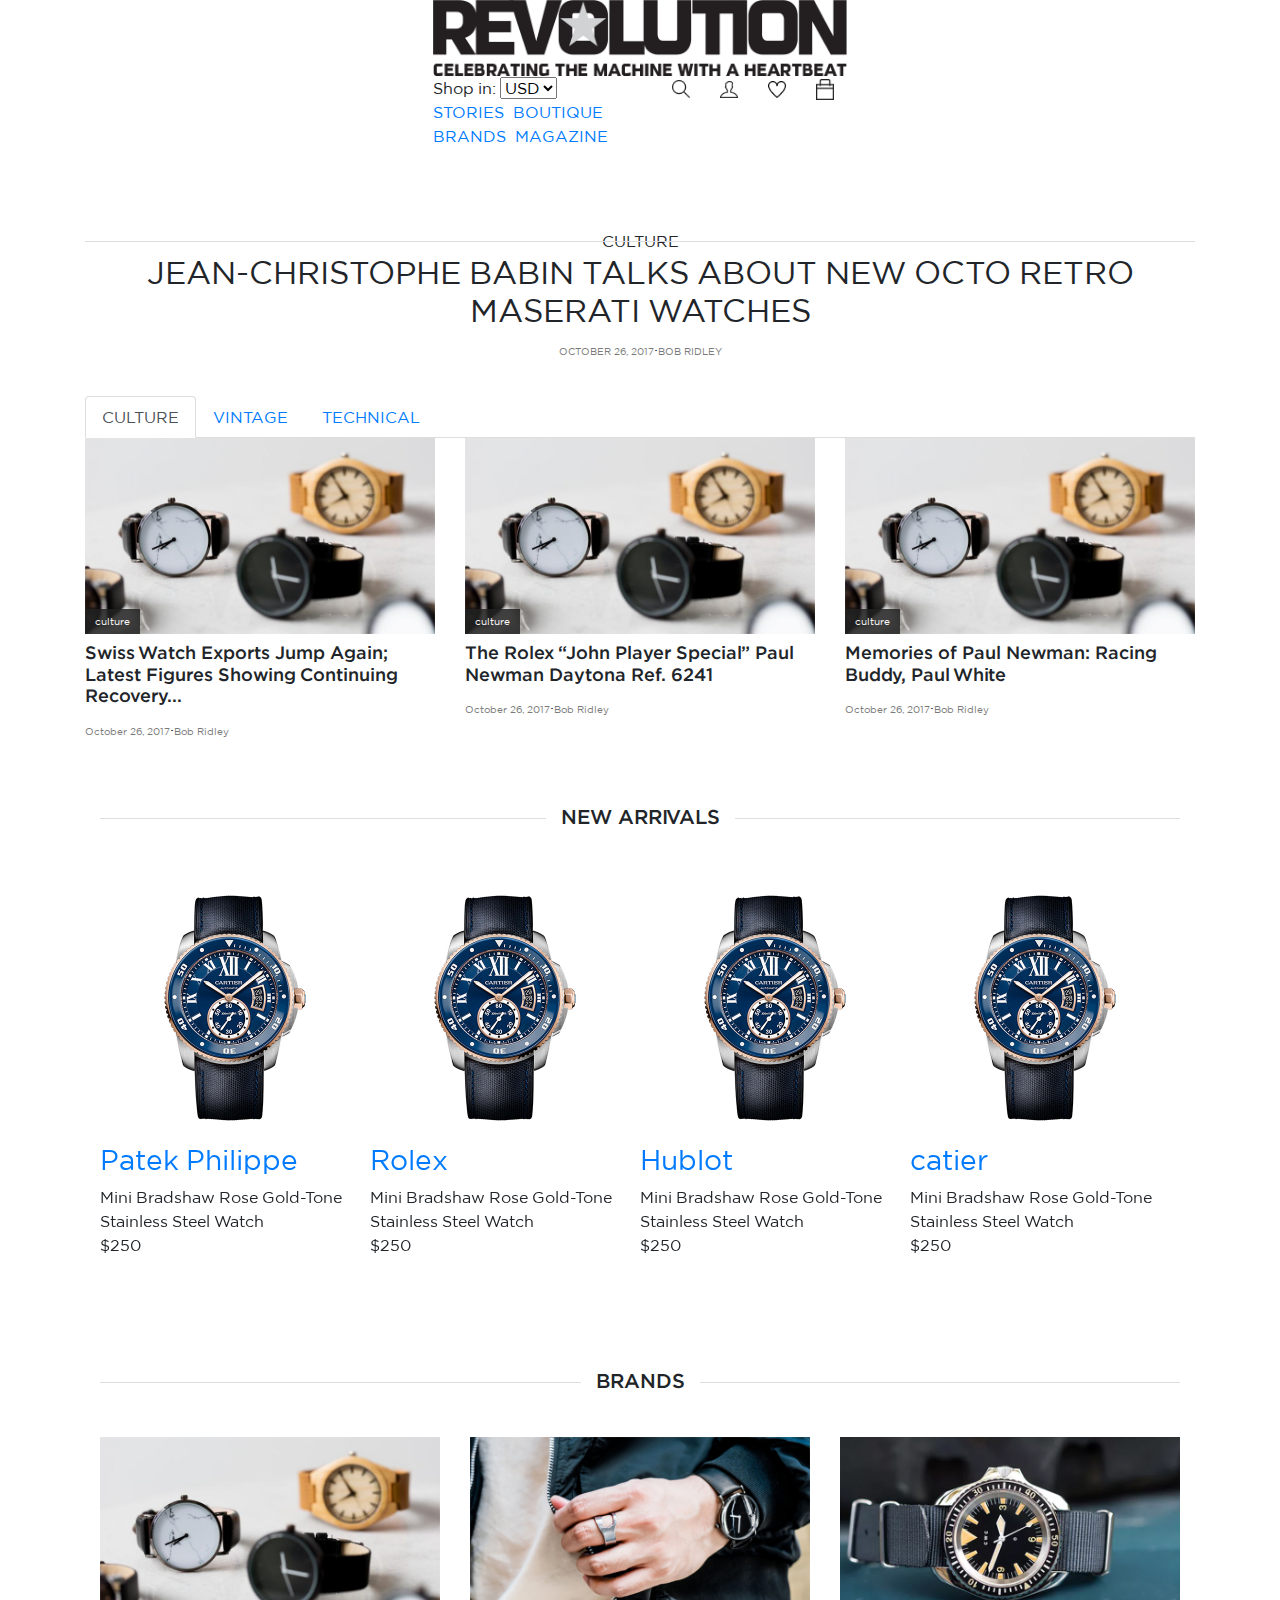
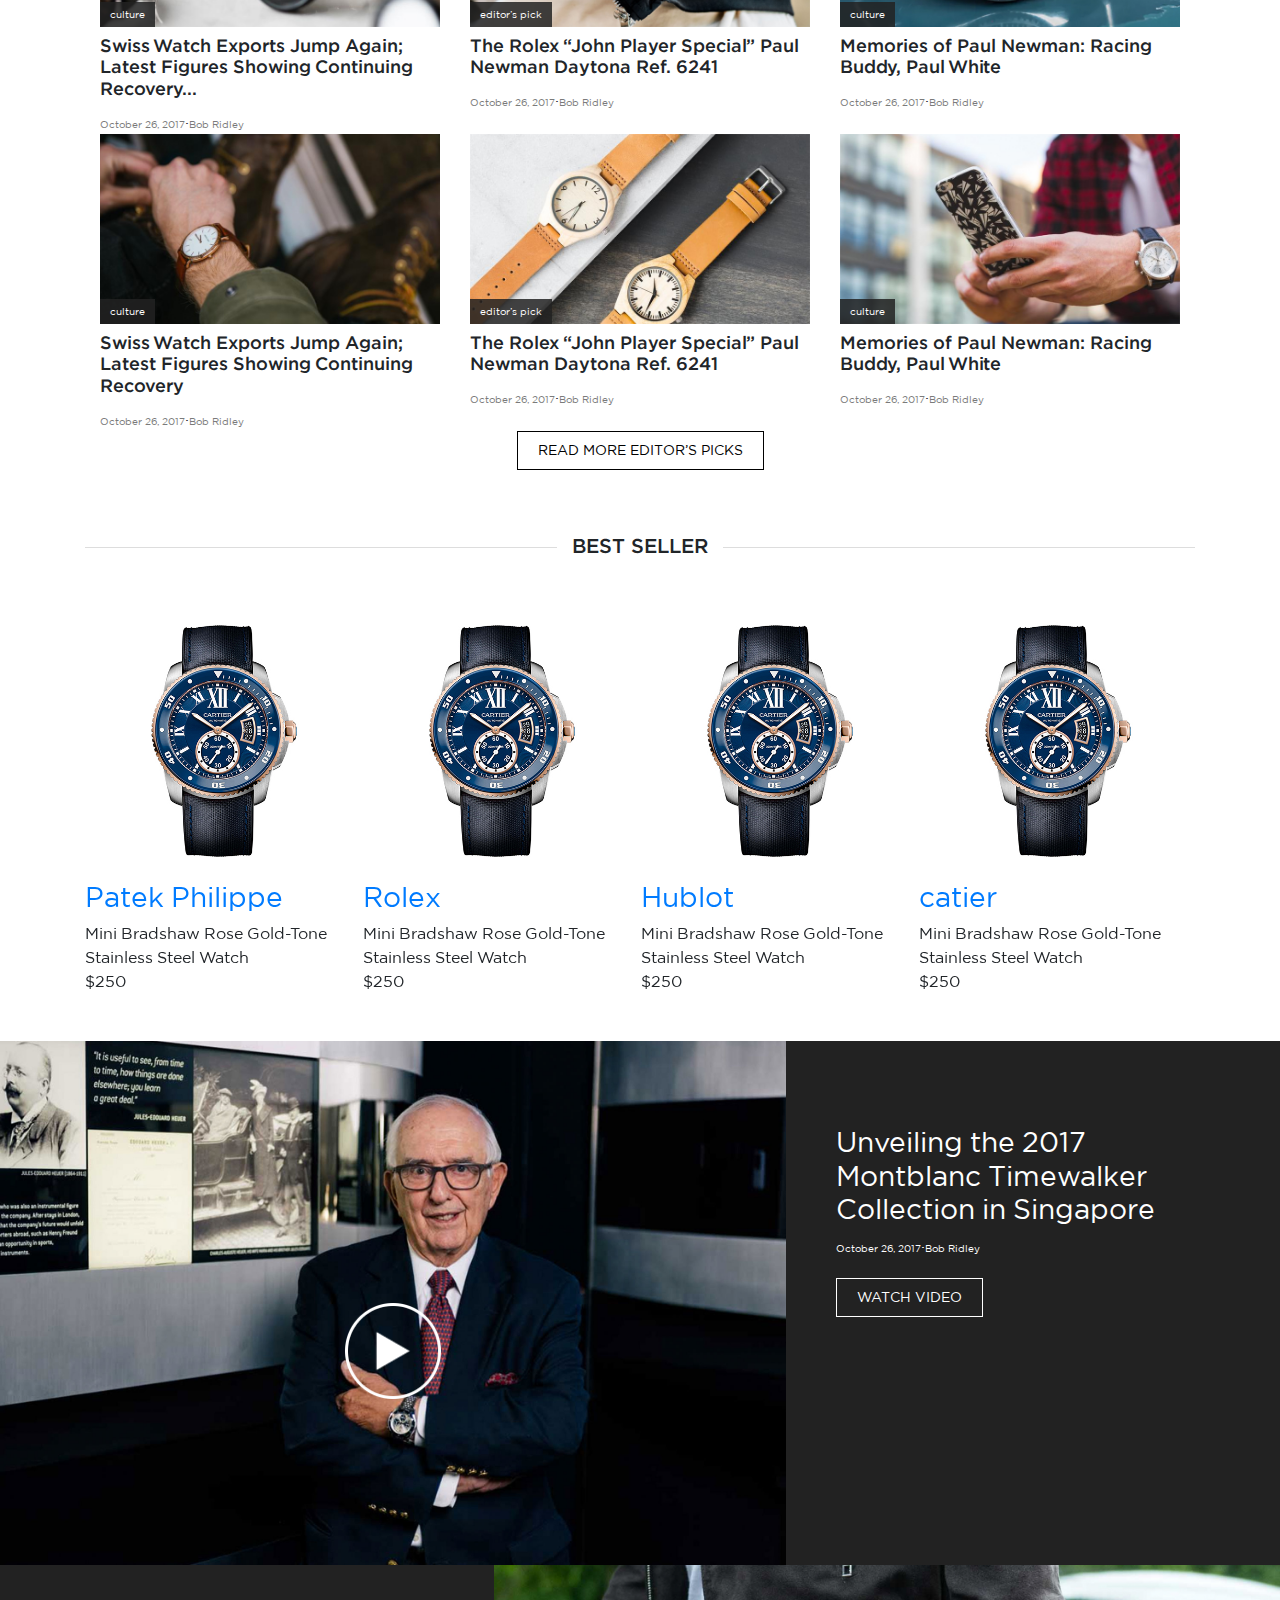
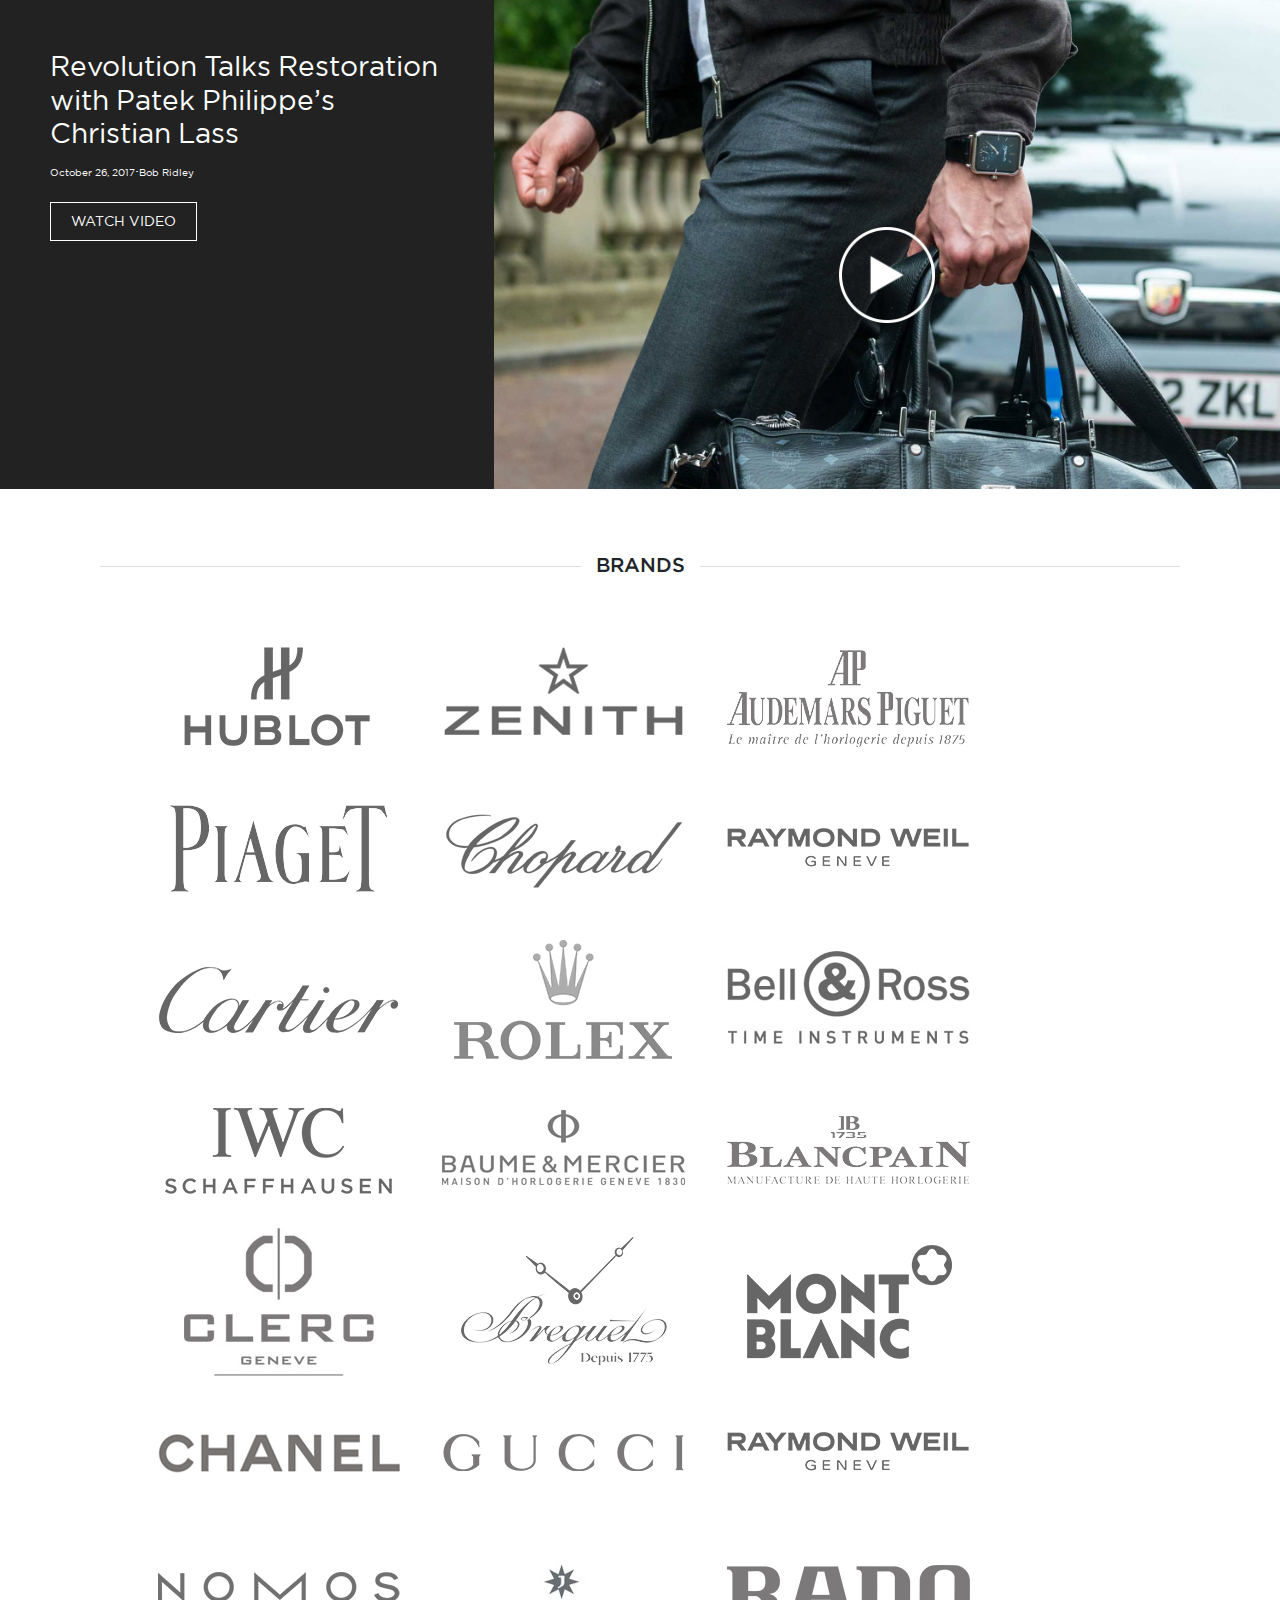
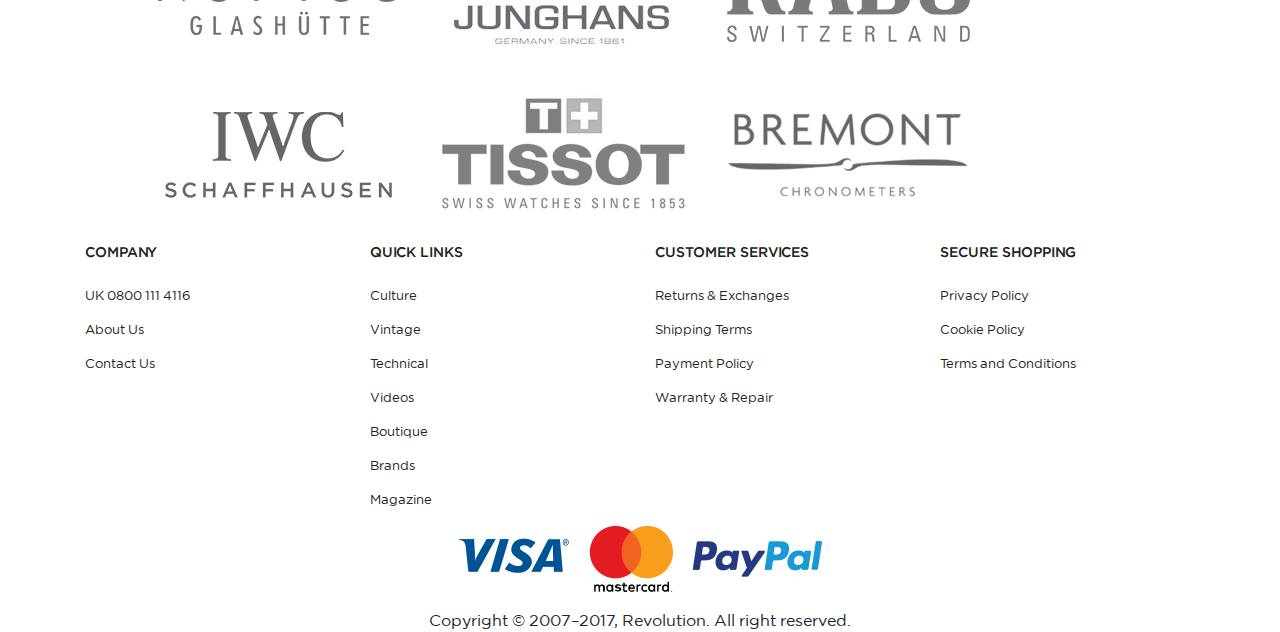
==== index.html @ 2001163b "Layout," ====
<!DOCTYPE html>
<html>
<head>
	<title></title>
	<!-- Title UTF-8 -->
	<meta charset="utf-8">
	<meta http-equiv="content-type" content="text/html;charset=UTF-8" />
	<!-- Required meta tags -->
	<meta name="viewport" content="width=device-width, initial-scale=1, shrink-to-fit=no">
	<!-- Always force latest IE rendering engine or request Chrome Frame -->
	<meta http-equiv="X-UA-Compatible" content="IE=edge,chrome=1">
	<link rel="icon" href="favicon.ico">

	<!-- CSS 
	=============================================================== -->
	<!-- slick.css -->
	<link rel="stylesheet" href="assets/slick/slick.css">
	<link rel="stylesheet" href="assets/slick/slick-theme.css">
	<link rel="stylesheet" href="css/bootstrap.css">
	<link rel="stylesheet" href="css/global.css">

	

</head>
<body>

	<!-- HEADER START -->
	<header>
		<div class="container-fluid">
			<div class="row">
				<div class="max-w-lager">
					<div class="col-12">
						<div class="logo-main">
							<a href=""><img src="images/logo.png" alt=""></a>
						</div>
						<div class="header-top">
							<div class="header-l">
								<div class="">
									Shop in: 
									<select>
										<option value="USD">USD</option>
										<option value="VN">VN</option>
									</select>
								</div>
							</div>
							<div class="header-r">
								<div>
									<ul class="list-inline">
										<li class="list-inline-item"><a href=""><img src="images/icon/menutop/search.png" alt=""></a></li>
										<li class="list-inline-item"><a href=""><img src="images/icon/menutop/user.png" alt=""></a></li>
										<li class="list-inline-item"><a href=""><img src="images/icon/menutop/heart.png" alt=""></a></li>
										<li class="list-inline-item"><a href=""><img src="images/icon/menutop/cart.png" alt=""></a></li>
									</ul>
								</div>
							</div>
						</div>
						<div class="menumain">
							<ul class="list-inline text-uppercase">
								<li class="list-inline-item"><a href="">Stories</a></li>
								<li class="list-inline-item"><a href="">boutique</a></li>
								<li class="list-inline-item"><a href="">brands</a></li>
								<li class="list-inline-item"><a href="">Magazine</a></li>
							</ul>
						</div>
					</div>
				</div>
			</div>
		</div>
	</header>
	<!-- HEADER STOP -->


	<!-- PRODUCT TABS START -->
	<div class="container">
		<div class="row">
			<div class="col-12">
				<div class="title-default-line text-uppercase text-center">
					<div class="sub">culture</div>
					<h2>
						Jean-Christophe Babin Talks About New Octo Retro Maserati Watches
					</h2>
					<div class="bottom">
						<span class="date">October 26, 2017</span>·<span class="author">Bob Ridley</span>
					</div>
				</div>
			</div>
			<div class="col-12">
				<ul class="nav nav-tabs" id="myTab" role="tablist">
					<li class="nav-item">
						<a class="nav-link active" id="culture-tab" data-toggle="tab" href="#culture" role="tab" aria-controls="culture" aria-selected="true">CULTURE</a>
					</li>
					<li class="nav-item">
						<a class="nav-link" id="vintage-tab" data-toggle="tab" href="#vintage" role="tab" aria-controls="vintage" aria-selected="false">VINTAGE</a>
					</li>
					<li class="nav-item">
						<a class="nav-link" id="technical-tab" data-toggle="tab" href="#technical" role="tab" aria-controls="technical" aria-selected="false">TECHNICAL</a>
					</li>
				</ul>
				<div class="tab-content" id="myTabContent">
					<div class="tab-pane fade show active" id="culture" role="tabpanel" aria-labelledby="culture-tab">
						<div class="row">
							<div class="col-md-4 col-sm-6">
								<div class="post-item">
									<div class="pic">
										<img src="images/post-small/1.jpg" alt="">
										<div class="caterogy"><a href="">culture</a></div>
									</div>
									<div class="title">
										<h3>Swiss Watch Exports Jump Again; Latest Figures Showing Continuing Recovery...</h3>
									</div>
									<div class="bottom">
										<span class="date">October 26, 2017</span>·<span class="author">Bob Ridley</span>
									</div>
								</div>
							</div>
							<div class="col-md-4 col-sm-6">
								<div class="post-item">
									<div class="pic">
										<img src="images/post-small/1.jpg" alt="">
										<div class="caterogy"><a href="">culture</a></div>
									</div>
									<div class="title">
										<h3>The Rolex “John Player Special” Paul Newman Daytona Ref. 6241</h3>
									</div>
									<div class="bottom">
										<span class="date">October 26, 2017</span>·<span class="author">Bob Ridley</span>
									</div>
								</div>
							</div>
							<div class="col-md-4 col-sm-6">
								<div class="post-item">
									<div class="pic">
										<img src="images/post-small/1.jpg" alt="">
										<div class="caterogy"><a href="">culture</a></div>
									</div>
									<div class="title">
										<h3>Memories of Paul Newman: Racing Buddy, Paul White</h3>
									</div>
									<div class="bottom">
										<span class="date">October 26, 2017</span>·<span class="author">Bob Ridley</span>
									</div>
								</div>
							</div>
						</div>
					</div>
					<div class="tab-pane fade" id="vintage" role="tabpanel" aria-labelledby="vintage-tab">...</div>
					<div class="tab-pane fade" id="technical" role="tabpanel" aria-labelledby="technical-tab">...</div>
				</div>
			</div>
		</div>
	</div>
	<!-- PRODUCT TABS STOP -->


	<!-- NEW ARRIVALS START  -->
	<div class="container max-w-small">
		<div class="row">
			<div class="col">
				<div class="title-default-line text-uppercase text-center">
					<h3>New Arrivals</h3>
				</div>
				<div class="product-slider-box">
					<div class="product-slick">
						<!-- 1 -->
						<div class="product-item">
							<div class="pic">
								<a href="">
									<img src="images/product-slider/1.jpg" alt="">
								</a>
							</div>
							<div class="title">
								<a href="">
									<h3>Patek Philippe</h3>
								</a>
							</div>
							<div class="desc">
								Mini Bradshaw Rose Gold-Tone Stainless Steel Watch
							</div>
							<div class="price">$250</div>
						</div>
						<!-- 2 -->
						<div class="product-item">
							<div class="pic">
								<a href="">
									<img src="images/product-slider/1.jpg" alt="">
								</a>
							</div>
							<div class="title">
								<a href="">
									<h3>Rolex</h3>
								</a>
							</div>
							<div class="desc">
								Mini Bradshaw Rose Gold-Tone Stainless Steel Watch
							</div>
							<div class="price">$250</div>
						</div>
						<!-- 3 -->
						<div class="product-item">
							<div class="pic">
								<a href="">
									<img src="images/product-slider/1.jpg" alt="">
								</a>
							</div>
							<div class="title">
								<a href="">
									<h3>Hublot</h3>
								</a>
							</div>
							<div class="desc">
								Mini Bradshaw Rose Gold-Tone Stainless Steel Watch
							</div>
							<div class="price">$250</div>
						</div>
						<!-- 4 -->
						<div class="product-item">
							<div class="pic">
								<a href="">
									<img src="images/product-slider/1.jpg" alt="">
								</a>
							</div>
							<div class="title">
								<a href="">
									<h3>catier</h3>
								</a>
							</div>
							<div class="desc">
								Mini Bradshaw Rose Gold-Tone Stainless Steel Watch
							</div>
							<div class="price">$250</div>
						</div>
						<!-- 2 -->
						<div class="product-item">
							<div class="pic">
								<a href="">
									<img src="images/product-slider/1.jpg" alt="">
								</a>
							</div>
							<div class="title">
								<a href="">
									<h3>Patek Philippe</h3>
								</a>
							</div>
							<div class="desc">
								Mini Bradshaw Rose Gold-Tone Stainless Steel Watch
							</div>
							<div class="price">$250</div>
						</div>
						<!-- 3 -->
						<div class="product-item">
							<div class="pic">
								<a href="">
									<img src="images/product-slider/1.jpg" alt="">
								</a>
							</div>
							<div class="title">
								<a href="">
									<h3>Rolex</h3>
								</a>
							</div>
							<div class="desc">
								Mini Bradshaw Rose Gold-Tone Stainless Steel Watch
							</div>
							<div class="price">$250</div>
						</div>
						<!-- 4 -->
						<div class="product-item">
							<div class="pic">
								<a href="">
									<img src="images/product-slider/1.jpg" alt="">
								</a>
							</div>
							<div class="title">
								<a href="">
									<h3>Hublot</h3>
								</a>
							</div>
							<div class="desc">
								Mini Bradshaw Rose Gold-Tone Stainless Steel Watch
							</div>
							<div class="price">$250</div>
						</div>
						<!-- 5 -->
						<div class="product-item">
							<div class="pic">
								<a href="">
									<img src="images/product-slider/1.jpg" alt="">
								</a>
							</div>
							<div class="title">
								<a href="">
									<h3>catier</h3>
								</a>
							</div>
							<div class="desc">
								Mini Bradshaw Rose Gold-Tone Stainless Steel Watch
							</div>
							<div class="price">$250</div>
						</div>
					</div>
					<div class="product-arrow">
						<div class="left">
							<img src="images/" alt="">
						</div>
						<div class="right">
							<img src="images/" alt="">
						</div>
					</div>
				</div>
			</div>
		</div>
	</div>
	<!-- NEW ARRIVALS STOP  -->

	<!-- POST START  -->
	<div class="container max-w-small">
		<div class="title-default-line text-uppercase text-center">
			<h3>brands</h3>
		</div>
		<div class="row">
			<!-- 1 -->
			<div class="col-md-4 col-sm-6">
				<div class="post-item">
					<div class="pic">
						<img src="images/post-small/1.jpg" alt="">
						<div class="caterogy">culture</div>
					</div>
					<div class="title">
						<h3>Swiss Watch Exports Jump Again; Latest Figures Showing Continuing Recovery...</h3>
					</div>
					<div class="bottom">
						<span class="date">October 26, 2017</span>·<span class="author">Bob Ridley</span>
					</div>
				</div>
			</div>
			<!-- 2 -->
			<div class="col-md-4 col-sm-6">
				<div class="post-item">
					<div class="pic">
						<img src="images/post-small/2.jpg" alt="">
						<div class="caterogy"><a href="">editor’s pick</a></div>
					</div>
					<div class="title">
						<h3>The Rolex “John Player Special” Paul Newman Daytona Ref. 6241</h3>
					</div>
					<div class="bottom">
						<span class="date">October 26, 2017</span>·<span class="author">Bob Ridley</span>
					</div>
				</div>
			</div>
			<!-- 3 -->
			<div class="col-md-4 col-sm-6">
				<div class="post-item">
					<div class="pic">
						<img src="images/post-small/3.jpg" alt="">
						<div class="caterogy">culture</div>
					</div>
					<div class="title">
						<h3>Memories of Paul Newman: Racing Buddy, Paul White</h3>
					</div>
					<div class="bottom">
						<span class="date">October 26, 2017</span>·<span class="author">Bob Ridley</span>
					</div>
				</div>
			</div>
			<!-- 4 -->
			<div class="col-md-4 col-sm-6">
				<div class="post-item">
					<div class="pic">
						<img src="images/post-small/4.jpg" alt="">
						<div class="caterogy">culture</div>
					</div>
					<div class="title">
						<h3>Swiss Watch Exports Jump Again; Latest Figures Showing Continuing Recovery</h3>
					</div>
					<div class="bottom">
						<span class="date">October 26, 2017</span>·<span class="author">Bob Ridley</span>
					</div>
				</div>
			</div>
			<!-- 5 -->
			<div class="col-md-4 col-sm-6">
				<div class="post-item">
					<div class="pic">
						<img src="images/post-small/5.jpg" alt="">
						<div class="caterogy">editor’s pick</div>
					</div>
					<div class="title">
						<h3>The Rolex “John Player Special” Paul Newman Daytona Ref. 6241</h3>
					</div>
					<div class="bottom">
						<span class="date">October 26, 2017</span>·<span class="author">Bob Ridley</span>
					</div>
				</div>
			</div>
			<!-- 6 -->
			<div class="col-md-4 col-sm-6">
				<div class="post-item">
					<div class="pic">
						<img src="images/post-small/6.jpg" alt="">
						<div class="caterogy">culture</div>
					</div>
					<div class="title">
						<h3>Memories of Paul Newman: Racing Buddy, Paul White</h3>
					</div>
					<div class="bottom">
						<span class="date">October 26, 2017</span>·<span class="author">Bob Ridley</span>
					</div>
				</div>
			</div>

			<div class="col-md-12 col-sm-12 text-center">
				<a href="" class="link-custom link-black">read more editor’s picks</a>
			</div>
		</div>	
	</div>
	<!-- POST STOP -->

	<!-- PRODUCT SLIDER START  -->
	<div class="container">
		<div class="row">
			<div class="col">
				<div class="title-default-line text-uppercase text-center">
					<h3>best seller</h3>
				</div>
				<div class="product-slider-box">
					<div class="product-slick">
						<!-- 1 -->
						<div class="product-item">
							<div class="pic">
								<a href="">
									<img src="images/product-slider/1.jpg" alt="">
								</a>
							</div>
							<div class="title">
								<a href="">
									<h3>Patek Philippe</h3>
								</a>
							</div>
							<div class="desc">
								Mini Bradshaw Rose Gold-Tone Stainless Steel Watch
							</div>
							<div class="price">$250</div>
						</div>
						<!-- 2 -->
						<div class="product-item">
							<div class="pic">
								<a href="">
									<img src="images/product-slider/1.jpg" alt="">
								</a>
							</div>
							<div class="title">
								<a href="">
									<h3>Rolex</h3>
								</a>
							</div>
							<div class="desc">
								Mini Bradshaw Rose Gold-Tone Stainless Steel Watch
							</div>
							<div class="price">$250</div>
						</div>
						<!-- 3 -->
						<div class="product-item">
							<div class="pic">
								<a href="">
									<img src="images/product-slider/1.jpg" alt="">
								</a>
							</div>
							<div class="title">
								<a href="">
									<h3>Hublot</h3>
								</a>
							</div>
							<div class="desc">
								Mini Bradshaw Rose Gold-Tone Stainless Steel Watch
							</div>
							<div class="price">$250</div>
						</div>
						<!-- 4 -->
						<div class="product-item">
							<div class="pic">
								<a href="">
									<img src="images/product-slider/1.jpg" alt="">
								</a>
							</div>
							<div class="title">
								<a href="">
									<h3>catier</h3>
								</a>
							</div>
							<div class="desc">
								Mini Bradshaw Rose Gold-Tone Stainless Steel Watch
							</div>
							<div class="price">$250</div>
						</div>
						<!-- 2 -->
						<div class="product-item">
							<div class="pic">
								<a href="">
									<img src="images/product-slider/1.jpg" alt="">
								</a>
							</div>
							<div class="title">
								<a href="">
									<h3>Patek Philippe</h3>
								</a>
							</div>
							<div class="desc">
								Mini Bradshaw Rose Gold-Tone Stainless Steel Watch
							</div>
							<div class="price">$250</div>
						</div>
						<!-- 3 -->
						<div class="product-item">
							<div class="pic">
								<a href="">
									<img src="images/product-slider/1.jpg" alt="">
								</a>
							</div>
							<div class="title">
								<a href="">
									<h3>Rolex</h3>
								</a>
							</div>
							<div class="desc">
								Mini Bradshaw Rose Gold-Tone Stainless Steel Watch
							</div>
							<div class="price">$250</div>
						</div>
						<!-- 4 -->
						<div class="product-item">
							<div class="pic">
								<a href="">
									<img src="images/product-slider/1.jpg" alt="">
								</a>
							</div>
							<div class="title">
								<a href="">
									<h3>Hublot</h3>
								</a>
							</div>
							<div class="desc">
								Mini Bradshaw Rose Gold-Tone Stainless Steel Watch
							</div>
							<div class="price">$250</div>
						</div>
						<!-- 5 -->
						<div class="product-item">
							<div class="pic">
								<a href="">
									<img src="images/product-slider/1.jpg" alt="">
								</a>
							</div>
							<div class="title">
								<a href="">
									<h3>catier</h3>
								</a>
							</div>
							<div class="desc">
								Mini Bradshaw Rose Gold-Tone Stainless Steel Watch
							</div>
							<div class="price">$250</div>
						</div>
					</div>
					<div class="product-arrow">
						<div class="left">
							<img src="images/" alt="">
						</div>
						<div class="right">
							<img src="images/" alt="">
						</div>
					</div>
				</div>
			</div>
		</div>
	</div>
	<!-- PRODUCT SLIDER STOP  -->

	<!-- POST MAIN START -->
	<div class="max-w-lager">
		<div class="post-video-list">
			<!-- 1 -->
			<div class="post-video">
				<div class="video">
					<div class="pic">
						<img src="images/post/main/1.jpg" alt="">
					</div>
					<div class="icon">
						<img src="images/icon/play.png" alt="">
					</div>
				</div>
				<div class="post">
					<div class="title">
						<h3>Unveiling the 2017 Montblanc Timewalker Collection in Singapore</h3>
					</div>
					<div class="bottom">
						<span class="date">October 26, 2017</span>·<span class="author">Bob Ridley</span>
					</div>
					<div class="link">
						<a href="" class="link-custom link-white">watch video</a>
					</div>
				</div>
			</div>
			<!-- 2 -->
			<div class="post-video">
				<div class="video">
					<div class="pic">
						<img src="images/post/main/2.jpg" alt="">
					</div>
					<div class="icon">
						<img src="images/icon/play.png" alt="">
					</div>
				</div>
				<div class="post">
					<div class="title">
						<h3>Revolution Talks Restoration with Patek Philippe’s Christian Lass</h3>
					</div>
					<div class="bottom">
						<span class="date">October 26, 2017</span>·<span class="author">Bob Ridley</span>
					</div>
					<div class="link">
						<a href="" class="link-custom link-white">watch video</a>
					</div>
				</div>
				
			</div>
		</div>
	</div>
	<!-- POST MAIN STOP -->

	<div class="gallery">
		
	</div>

	<!-- BRANDS START -->
	<div class="container max-w-small">
		<div class="row">
			<div class="col-12">
				<div class="title-default-line text-uppercase text-center">
					<h3>brands</h3>
				</div>
				<div class="">
					<ul>
						<li class="list-inline-item"><a href=""><img src="images/brands/1.png" alt=""></a></li>
						<li class="list-inline-item"><a href=""><img src="images/brands/2.png" alt=""></a></li>
						<li class="list-inline-item"><a href=""><img src="images/brands/3.png" alt=""></a></li>
						<li class="list-inline-item"><a href=""><img src="images/brands/4.png" alt=""></a></li>
						<li class="list-inline-item"><a href=""><img src="images/brands/5.png" alt=""></a></li>
						<li class="list-inline-item"><a href=""><img src="images/brands/6.png" alt=""></a></li>
						<li class="list-inline-item"><a href=""><img src="images/brands/7.png" alt=""></a></li>
						<li class="list-inline-item"><a href=""><img src="images/brands/8.png" alt=""></a></li>
						<li class="list-inline-item"><a href=""><img src="images/brands/9.png" alt=""></a></li>
						<li class="list-inline-item"><a href=""><img src="images/brands/10.png" alt=""></a></li>
						<li class="list-inline-item"><a href=""><img src="images/brands/11.png" alt=""></a></li>
						<li class="list-inline-item"><a href=""><img src="images/brands/12.png" alt=""></a></li>
						<li class="list-inline-item"><a href=""><img src="images/brands/13.png" alt=""></a></li>
						<li class="list-inline-item"><a href=""><img src="images/brands/14.png" alt=""></a></li>
						<li class="list-inline-item"><a href=""><img src="images/brands/15.png" alt=""></a></li>
						<li class="list-inline-item"><a href=""><img src="images/brands/16.png" alt=""></a></li>
						<li class="list-inline-item"><a href=""><img src="images/brands/17.png" alt=""></a></li>
						<li class="list-inline-item"><a href=""><img src="images/brands/18.png" alt=""></a></li>
						<li class="list-inline-item"><a href=""><img src="images/brands/19.png" alt=""></a></li>
						<li class="list-inline-item"><a href=""><img src="images/brands/20.png" alt=""></a></li>
						<li class="list-inline-item"><a href=""><img src="images/brands/21.png" alt=""></a></li>
						<li class="list-inline-item"><a href=""><img src="images/brands/22.png" alt=""></a></li>
						<li class="list-inline-item"><a href=""><img src="images/brands/23.png" alt=""></a></li>
						<li class="list-inline-item"><a href=""><img src="images/brands/24.png" alt=""></a></li>			
					</ul>
				</div>
			</div>
		</div>
	</div>
	<!-- BRANDS STOP -->


	<!-- FOOTER START -->
	<footer>
		<div class="container">
			<div class="row">
				<div class="col-3">
					<div class="footer-col">
						<div class="title text-uppercase">
							<h3>company</h3>
						</div>
						<div class="content">
							<ul class="list-unstyled">
								<li><a href="">UK 0800 111 4116</a></li>
								<li><a href="aboutus.html">About Us</a></li>
								<li><a href="contact.html">Contact Us</a></li>
							</ul>
						</div>
					</div>
				</div>
				<div class="col-3">
					<div class="footer-col">
						<div class="title text-uppercase">
							<h3>Quick Links</h3>
						</div>
						<div class="content">
							<ul class="list-unstyled">
								<li><a href="">Culture</a></li>
								<li><a href="">Vintage</a></li>
								<li><a href="">Technical</a></li>
								<li><a href="">Videos</a></li>
								<li><a href="">Boutique</a></li>
								<li><a href="">Brands</a></li>
								<li><a href="">Magazine</a></li>
							</ul>
						</div>
					</div>
				</div>
				<div class="col-3">
					<div class="footer-col">
						<div class="title text-uppercase">
							<h3>customer services</h3>
						</div>
						<div class="content">
							<ul class="list-unstyled">
								<li><a href="">Returns & Exchanges</a></li>
								<li><a href="">Shipping Terms</a></li>
								<li><a href="">Payment Policy</a></li>
								<li><a href="">Warranty & Repair</a></li>
							</ul>
						</div>
					</div>
				</div>
				<div class="col-3">
					<div class="footer-col">
						<div class="title text-uppercase">
							<h3>SECURE SHOPPING</h3>
						</div>
						<div class="content">
							<ul class="list-unstyled">
								<li><a href="">Privacy Policy</a></li>
								<li><a href="">Cookie Policy</a></li>
								<li><a href="">Terms and Conditions</a></li>
							</ul>
						</div>
					</div>
				</div>
			</div>
		</div>

		<div class="payment-icon text-center">
			<ul class="list-inline">
				<li class="list-inline-item"><a href=""><img src="images/payment/visa.png" alt=""></a></li>
				<li class="list-inline-item"><a href=""><img src="images/payment/mastercart.png" alt=""></a></li>
				<li class="list-inline-item"><a href=""><img src="images/payment/pay.png" alt=""></a></li>
			</ul>
		</div>
		<div class="copyright text-center">
			Copyright © 2007–2017, Revolution. All right reserved.
		</div>
	</footer>
	<!-- FOOTER STOP -->


	<!-- JS 
	=============================================================== -->
	<script src="js/jquery.min.js"></script>
	<!-- slick.min.js -->
	<script src="assets/slick/slick.min.js"></script>
	<script src="js/main.js"></script>
	<!-- Optional JavaScript -->
    <!-- jQuery first, then Popper.js, then Bootstrap JS -->
    <script src="https://code.jquery.com/jquery-3.2.1.slim.min.js" integrity="sha384-KJ3o2DKtIkvYIK3UENzmM7KCkRr/rE9/Qpg6aAZGJwFDMVNA/GpGFF93hXpG5KkN" crossorigin="anonymous"></script>
    <script src="https://cdnjs.cloudflare.com/ajax/libs/popper.js/1.12.3/umd/popper.min.js" integrity="sha384-vFJXuSJphROIrBnz7yo7oB41mKfc8JzQZiCq4NCceLEaO4IHwicKwpJf9c9IpFgh" crossorigin="anonymous"></script>
    <script src="https://maxcdn.bootstrapcdn.com/bootstrap/4.0.0-beta.2/js/bootstrap.min.js" integrity="sha384-alpBpkh1PFOepccYVYDB4do5UnbKysX5WZXm3XxPqe5iKTfUKjNkCk9SaVuEZflJ" crossorigin="anonymous"></script>
  
</body>
</html>
---- css/global.css ----
/*---------------------------------------------------------
DEFAULT*/
/* @font-face {
  font-family: 'iCielGotham-Thin';
  src: url('../fonts/iCielGotham-Thin/iCielGotham-Thin.eot?#iefix') format('embedded-opentype'),  url('../fonts/iCielGotham-Thin/iCielGotham-Thin.otf')  format('opentype'),
	     url('../fonts/iCielGotham-Thin/iCielGotham-Thin.woff') format('woff'), url('../fonts/iCielGotham-Thin/iCielGotham-Thin.ttf')  format('truetype'), url('../fonts/iCielGotham-Thin/iCielGotham-Thin.svg#iCielGotham-Thin') format('svg');
  font-weight: normal;
  font-style: normal;
} */
@font-face {
  font-family: 'VNF-Gotham';
  src: url('../fonts/VNF-Gotham/VNF-Gotham.eot?#iefix') format('embedded-opentype'),  url('../fonts/VNF-Gotham/VNF-Gotham.otf')  format('opentype'),
	     url('../fonts/VNF-Gotham/VNF-Gotham.woff') format('woff'), url('../fonts/VNF-Gotham/VNF-Gotham.ttf')  format('truetype'), url('../fonts/VNF-Gotham/VNF-Gotham.svg#VNF-Gotham') format('svg');
  font-weight: normal;
  font-style: normal;
}
@font-face {
  font-family: 'VNF-Gotham';
  src: url('../fonts/iCielGotham-Medium/iCielGotham-Medium.eot?#iefix') format('embedded-opentype'),  url('../fonts/iCielGotham-Medium/iCielGotham-Medium.otf')  format('opentype'),
	     url('../fonts/iCielGotham-Medium/iCielGotham-Medium.woff') format('woff'), url('../fonts/iCielGotham-Medium/iCielGotham-Medium.ttf')  format('truetype'), url('../fonts/iCielGotham-Medium/iCielGotham-Medium.svg#iCielGotham-Medium') format('svg');
  font-weight: bold;
  font-style: normal;
}

body{
	font-family: 'VNF-Gotham';
}

button, a, img, i, span,li{
  -webkit-transition: all 0.5s ease-out;
  -moz-transition: all 0.5s ease-out;
  -ms-transition: all 0.5s ease-out;
  -o-transition: all 0.5s ease-out;
  transition: all 0.5s ease-out;
}
img{max-width: 100%;}
.max-w-small{max-width: 1110px;margin-left: auto;margin-right: auto;}
.max-w-lager{max-width: 1366px;margin-left: auto;margin-right: auto;}

a.link-custom{
  padding: 8px 20px;
  display: inline-block;
  text-decoration: none;
  font-size: 14px;text-align: center;
  text-transform: uppercase;
}
a.link-black{
  border: 1px solid #000;
  color: #000;
}
a.link-black:hover{
  background: #000;color: #fff;
}
a.link-white{
  border: 1px solid #fff;
  color: #fff;
}
a.link-white:hover{
  background: #fff;color: #000;
}
.title-default-line{
  position: relative;margin-top: 65px;margin-bottom: 35px;
}
.title-default-line:before{
  position: absolute;height: 1px;width: 100%;
  background: #dddddd;content: "";
  left: 0;
  top: 12px;
}
.title-default-line h3 {
  font-size: 20px;
  font-weight: bold;
  display: inline-block;
  background: #fff;
  position: relative;
  z-index: 1;
  padding: 0 15px;
}
/*---------------------------------------------------------
HEADER*/
.header-top{position: relative;}
.header-top .header-l{display: inline-block}
.header-top .header-r{display: inline-block;float: right;}

.logo-main{max-width: 414px;}
.logo-main img{display: block;margin-left:auto;margin-right:auto;max-width: 100%;}

.header-top .header-r .list-inline li{margin-left: 13px;margin-right: 13px;}
.header-top .header-r .list-inline li a img{
  width: 18px;
}

/*---------------------------------------------------------
DEFAULT*/
.post-item{position: relative;}
.post-item .pic{position: relative;margin-bottom: 10px;}
.post-item .pic img{max-width: 100%;}
.post-item .pic .caterogy{
  background: rgba(34, 34, 34, 0.85);
  color: #fff;
  padding: 5px 10px;font-size: 10px;
  display: inline-block;
  position: absolute;
  bottom: 0;
  left: 0;
}
.post-item .pic .caterogy a{color: #fff;}
.post-item .title h3{
  font-size: 18px;
  font-weight: bold;
}
.post-item .bottom{}
.post-item .bottom span{}
.date, .author{color: #7a7a7a;font-size: 10px;}

/*---------------------------------------------------------
DEFAULT*/
.product-slider-box{position: relative;}

/*---------------------------------------------------------
POST VIDEO*/

.post-video{
  padding-right: 494px;
  background: #222222;
  position: relative;
}
.post-video .post{
  position: absolute;
  right: 0;
  top: 0;
  max-width: 494px;
  color: #fff;
  padding: 84px 50px 10px;
}
.post-video .icon{
  position: absolute;
  left: 0;
  right: 0;
  top: 50%;
  text-align: center;
}
.post-video .icon img{height: 96px;}
.post-video .video{
  position: relative;
}
.post-video .bottom{ margin-bottom: 20px;}
.post-video .date, .post-video .author{
  color: #fff;
}
.post-video-list .post-video:nth-child(even){
  padding-left: 494px;
  padding-right: 0;
}
.post-video-list .post-video:nth-child(even) .post{
  right: auto;left: 0;
}

/*---------------------------------------------------------
FOOTER*/
.footer-col .title{margin-bottom: 20px;}
.footer-col .title h3{font-size: 14px;color: #222;font-weight: bold;}
.footer-col .content ul>li{margin-bottom: 10px;margin-left: 0;}
.footer-col .content ul>li>a{color: #222;font-size: 13px;}
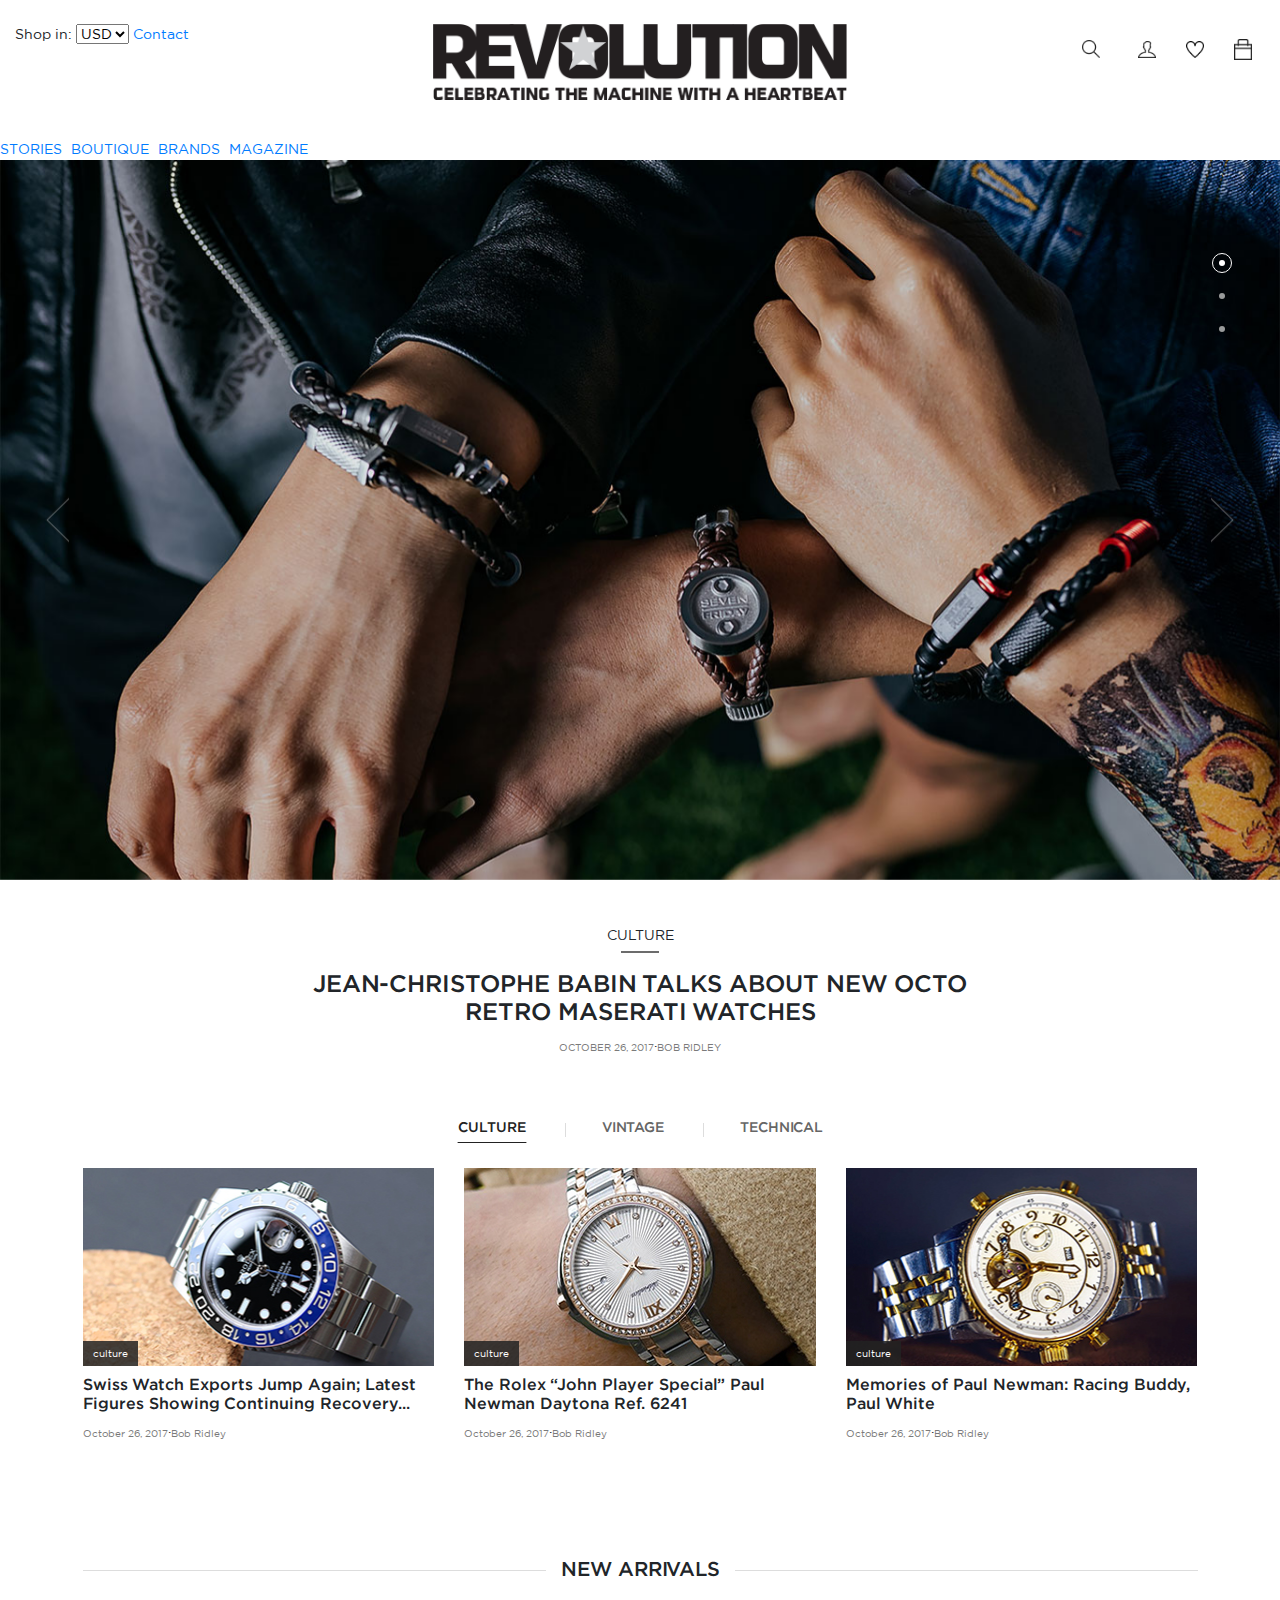
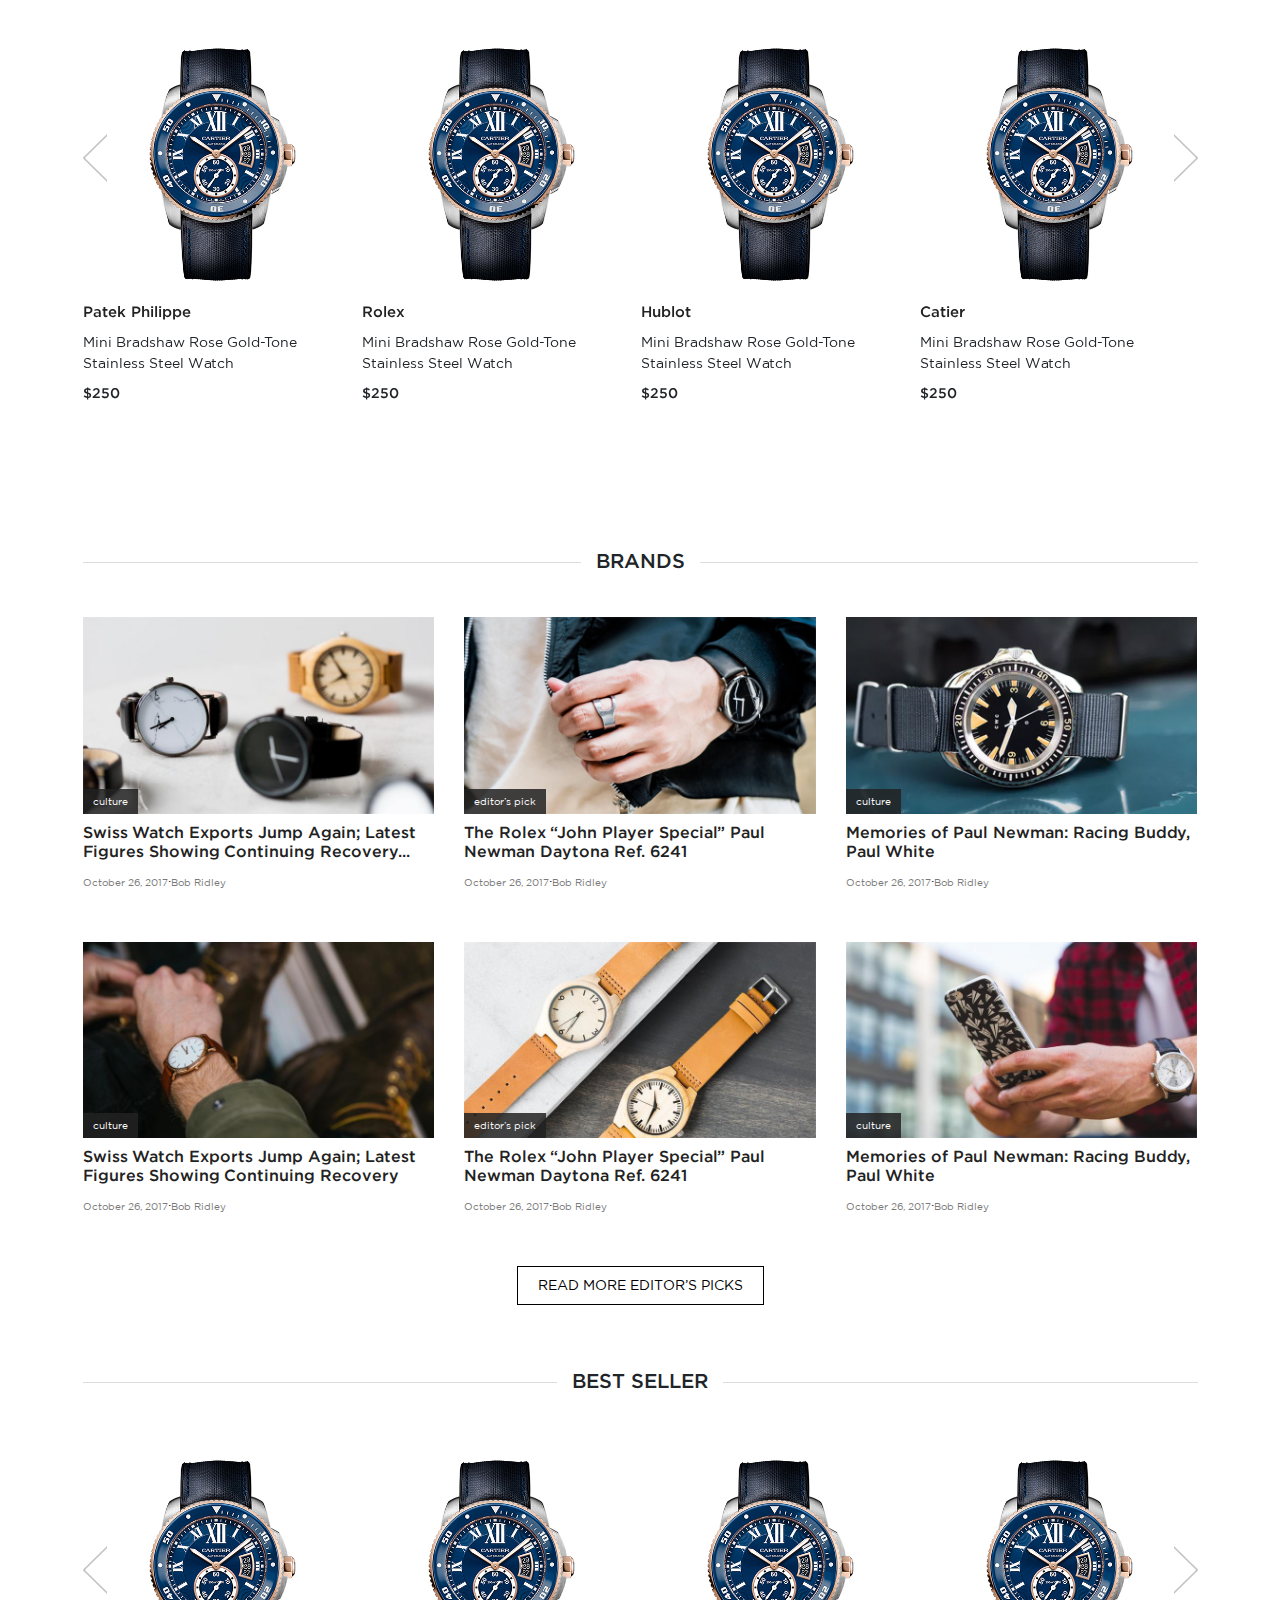
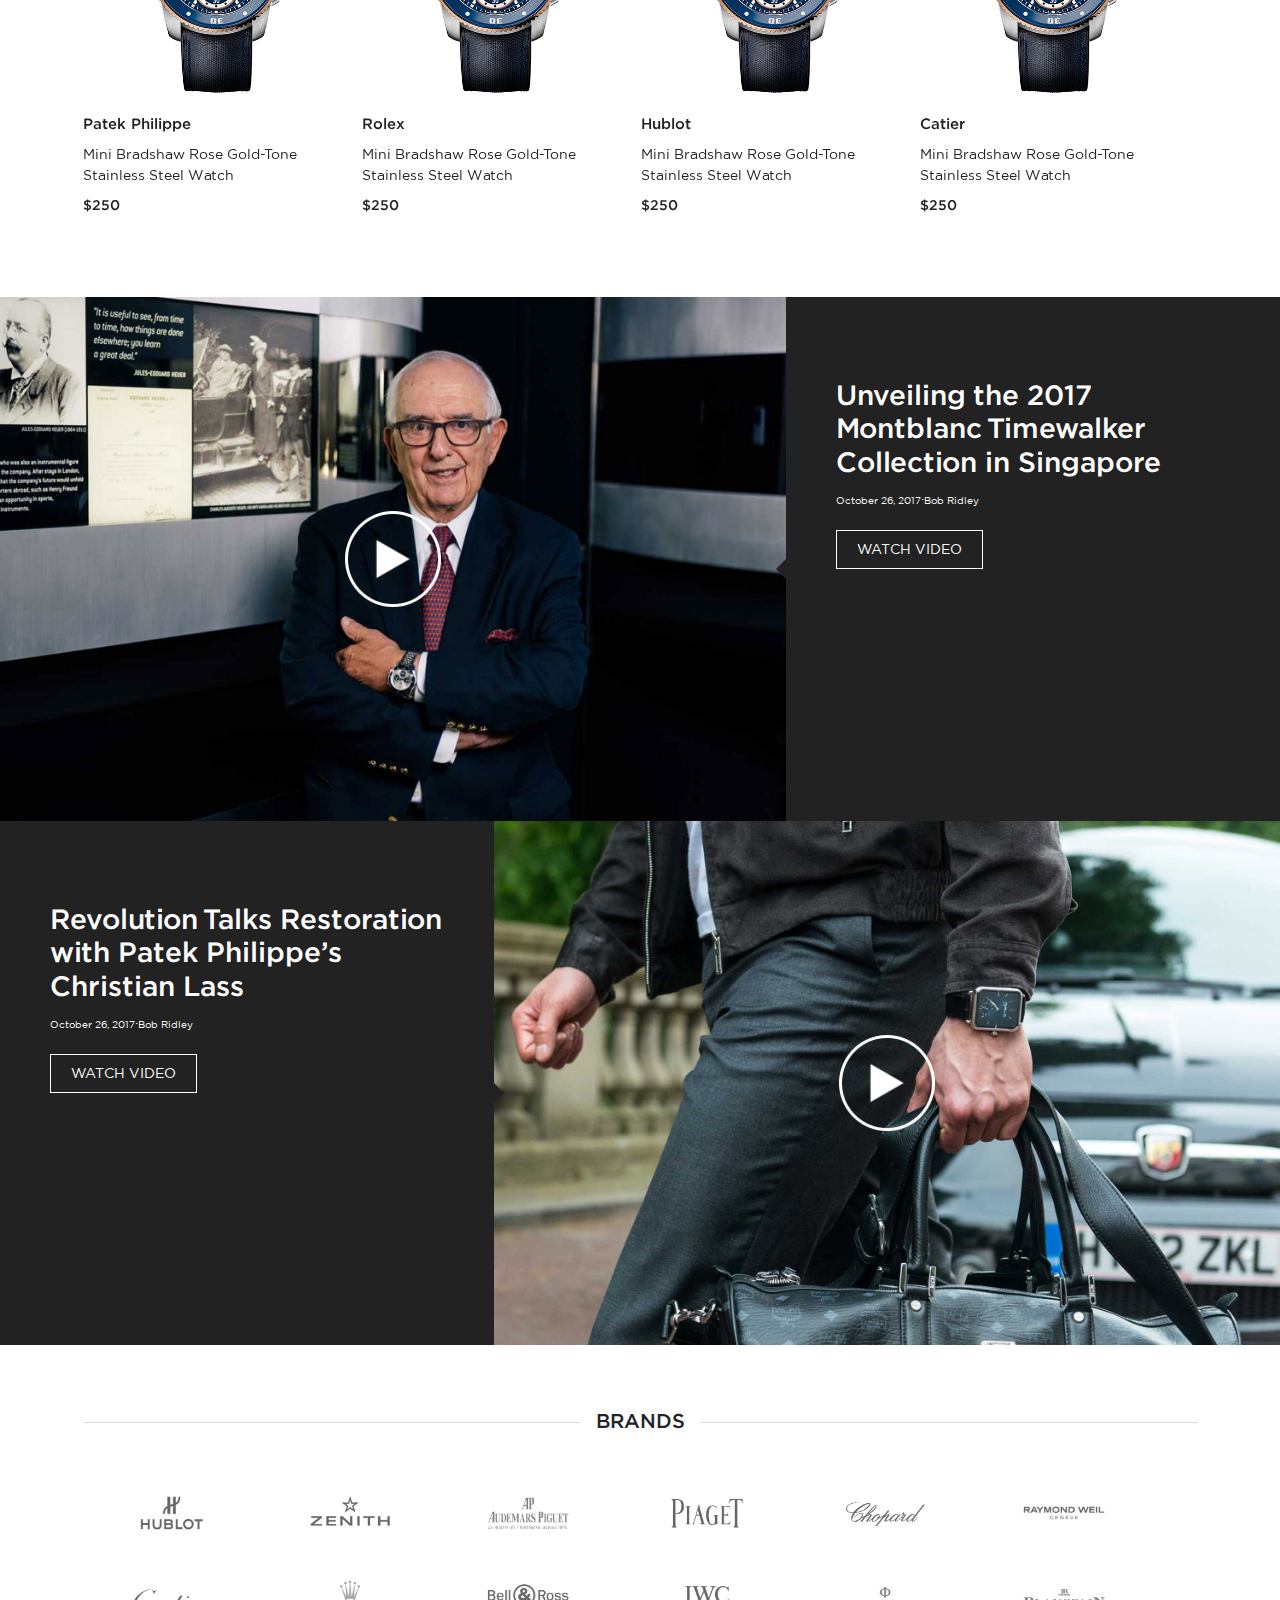
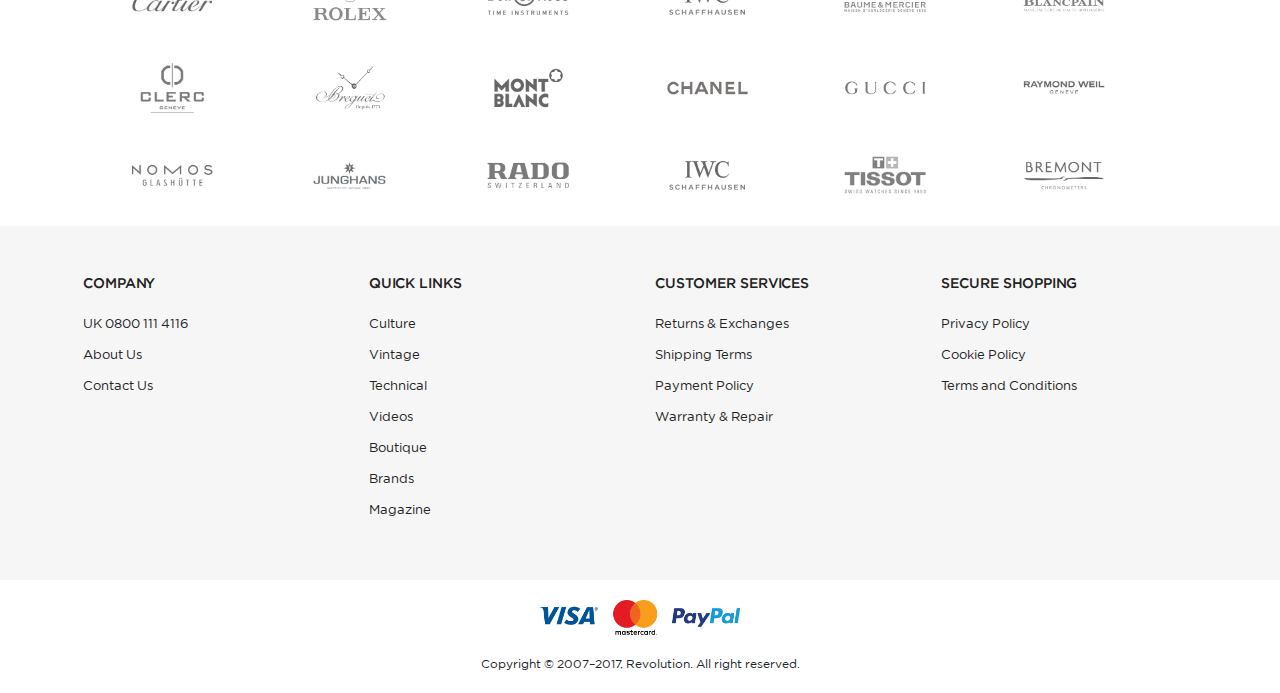
==== commit 222428ed: "header, slider" ====
--- a/index.html
+++ b/index.html
@@ -13,6 +13,12 @@
 
 	<!-- CSS 
 	=============================================================== -->
+	<!-- Font Awesome 4.7.0  -->
+    <link rel="stylesheet" href="css/font-awesome.min.css">
+    
+	<!-- fancybox -->
+    <link rel="stylesheet" href="assets/fancybox/jquery.fancybox.min.css">
+    
 	<!-- slick.css -->
 	<link rel="stylesheet" href="assets/slick/slick.css">
 	<link rel="stylesheet" href="assets/slick/slick-theme.css">
@@ -26,27 +32,40 @@
 
 	<!-- HEADER START -->
 	<header>
-		<div class="container-fluid">
+		<div class="container max-w-lager">
 			<div class="row">
-				<div class="max-w-lager">
-					<div class="col-12">
+				<div class="col-lg-12">
+					<div class="header-defautl">
 						<div class="logo-main">
 							<a href=""><img src="images/logo.png" alt=""></a>
 						</div>
 						<div class="header-top">
 							<div class="header-l">
-								<div class="">
+								<div style="display: inline-block;">
 									Shop in: 
 									<select>
 										<option value="USD">USD</option>
 										<option value="VN">VN</option>
 									</select>
 								</div>
+								<div style="display: inline-block;">
+									<a href="">Contact</a>
+								</div>
 							</div>
 							<div class="header-r">
 								<div>
 									<ul class="list-inline">
-										<li class="list-inline-item"><a href=""><img src="images/icon/menutop/search.png" alt=""></a></li>
+										<li class="list-inline-item main-search">
+											<!-- <a href=""><img src="images/icon/menutop/search.png" alt=""></a> -->
+											<div class="header_search_toggle desktop-view">
+												<form>
+													<div class="search-box">
+													<input class="input-text" type="text" placeholder="Search entire store here...">
+													<button class="search-btn"></button>
+													</div>
+												</form>
+											</div>
+										</li>
 										<li class="list-inline-item"><a href=""><img src="images/icon/menutop/user.png" alt=""></a></li>
 										<li class="list-inline-item"><a href=""><img src="images/icon/menutop/heart.png" alt=""></a></li>
 										<li class="list-inline-item"><a href=""><img src="images/icon/menutop/cart.png" alt=""></a></li>
@@ -54,30 +73,48 @@
 								</div>
 							</div>
 						</div>
-						<div class="menumain">
-							<ul class="list-inline text-uppercase">
-								<li class="list-inline-item"><a href="">Stories</a></li>
-								<li class="list-inline-item"><a href="">boutique</a></li>
-								<li class="list-inline-item"><a href="">brands</a></li>
-								<li class="list-inline-item"><a href="">Magazine</a></li>
-							</ul>
-						</div>
-					</div>
+					</div>
+				</div>
+				<div class="menumain">
+					<ul class="list-inline text-uppercase">
+						<li class="list-inline-item"><a href="">Stories</a></li>
+						<li class="list-inline-item"><a href="">boutique</a></li>
+						<li class="list-inline-item"><a href="">brands</a></li>
+						<li class="list-inline-item"><a href="">Magazine</a></li>
+					</ul>
 				</div>
 			</div>
 		</div>
 	</header>
 	<!-- HEADER STOP -->
 
+	<!-- SLIDER MAIN START -->
+	<div class="slider-box">
+		<div class="sldiermain">
+			<a href=""><img src="images/slidermain/1.jpg" alt=""></a>
+			<a href=""><img src="images/slidermain/2.jpg" alt=""></a>
+			<a href=""><img src="images/slidermain/3.jpg" alt=""></a>
+		</div>
+		<div class="arrow sldierarrow">
+			<div class="left">
+				<img src="images/icon/arrow-left.png" alt="">
+			</div>
+			<div class="right">
+				<img src="images/icon/arrow-right.png" alt="">
+			</div>
+		</div>
+	</div>
+	<!-- SLIDER MAIN STOP -->
+
 
 	<!-- PRODUCT TABS START -->
-	<div class="container">
+	<div class="container max-w-small">
 		<div class="row">
 			<div class="col-12">
-				<div class="title-default-line text-uppercase text-center">
+				<div class="title-default text-uppercase text-center">
 					<div class="sub">culture</div>
 					<h2>
-						Jean-Christophe Babin Talks About New Octo Retro Maserati Watches
+						Jean-Christophe Babin Talks About New Octo <br> Retro Maserati Watches
 					</h2>
 					<div class="bottom">
 						<span class="date">October 26, 2017</span>·<span class="author">Bob Ridley</span>
@@ -85,71 +122,78 @@
 				</div>
 			</div>
 			<div class="col-12">
-				<ul class="nav nav-tabs" id="myTab" role="tablist">
-					<li class="nav-item">
-						<a class="nav-link active" id="culture-tab" data-toggle="tab" href="#culture" role="tab" aria-controls="culture" aria-selected="true">CULTURE</a>
-					</li>
-					<li class="nav-item">
-						<a class="nav-link" id="vintage-tab" data-toggle="tab" href="#vintage" role="tab" aria-controls="vintage" aria-selected="false">VINTAGE</a>
-					</li>
-					<li class="nav-item">
-						<a class="nav-link" id="technical-tab" data-toggle="tab" href="#technical" role="tab" aria-controls="technical" aria-selected="false">TECHNICAL</a>
-					</li>
-				</ul>
-				<div class="tab-content" id="myTabContent">
-					<div class="tab-pane fade show active" id="culture" role="tabpanel" aria-labelledby="culture-tab">
-						<div class="row">
-							<div class="col-md-4 col-sm-6">
-								<div class="post-item">
-									<div class="pic">
-										<img src="images/post-small/1.jpg" alt="">
-										<div class="caterogy"><a href="">culture</a></div>
-									</div>
-									<div class="title">
-										<h3>Swiss Watch Exports Jump Again; Latest Figures Showing Continuing Recovery...</h3>
-									</div>
-									<div class="bottom">
-										<span class="date">October 26, 2017</span>·<span class="author">Bob Ridley</span>
+				<div class="tabs-subtom">
+					<ul class="nav nav-tabs" id="myTab" role="tablist">
+						<li class="nav-item">
+							<a class="nav-link active" id="culture-tab" data-toggle="tab" href="#culture" role="tab" aria-controls="culture" aria-selected="true">CULTURE</a>
+						</li>
+						<li class="nav-item">
+							<a class="nav-link" id="vintage-tab" data-toggle="tab" href="#vintage" role="tab" aria-controls="vintage" aria-selected="false">VINTAGE</a>
+						</li>
+						<li class="nav-item">
+							<a class="nav-link" id="technical-tab" data-toggle="tab" href="#technical" role="tab" aria-controls="technical" aria-selected="false">TECHNICAL</a>
+						</li>
+					</ul>
+					<div class="tab-content" id="myTabContent">
+						<div class="tab-pane fade show active" id="culture" role="tabpanel" aria-labelledby="culture-tab">
+							<div class="row">
+								<div class="col-md-4 col-sm-6">
+									<div class="post-item">
+										<div class="pic">
+											<img src="images/tabs/1.jpg" alt="">
+											<div class="caterogy"><a href="">culture</a></div>
+											<div class="overly-btn"><a href="#" class="link-custom link-black">Read more</a></div>
+										</div>
+										<div class="title">
+											<h3>Swiss Watch Exports Jump Again; Latest Figures Showing Continuing Recovery...</h3>
+										</div>
+										<div class="bottom">
+											<span class="date">October 26, 2017</span>·<span class="author">Bob Ridley</span>
+										</div>
 									</div>
 								</div>
-							</div>
-							<div class="col-md-4 col-sm-6">
-								<div class="post-item">
-									<div class="pic">
-										<img src="images/post-small/1.jpg" alt="">
-										<div class="caterogy"><a href="">culture</a></div>
-									</div>
-									<div class="title">
-										<h3>The Rolex “John Player Special” Paul Newman Daytona Ref. 6241</h3>
-									</div>
-									<div class="bottom">
-										<span class="date">October 26, 2017</span>·<span class="author">Bob Ridley</span>
+								<div class="col-md-4 col-sm-6">
+									<div class="post-item">
+										<div class="pic">
+											<img src="images/tabs/2.jpg" alt="">
+											<div class="caterogy"><a href="">culture</a></div>
+											<div class="overly-btn"><a href="#" class="link-custom link-black">Read more</a></div>
+										</div>
+										<div class="title">
+											<h3>The Rolex “John Player Special” Paul Newman Daytona Ref. 6241</h3>
+										</div>
+										<div class="bottom">
+											<span class="date">October 26, 2017</span>·<span class="author">Bob Ridley</span>
+										</div>
 									</div>
 								</div>
-							</div>
-							<div class="col-md-4 col-sm-6">
-								<div class="post-item">
-									<div class="pic">
-										<img src="images/post-small/1.jpg" alt="">
-										<div class="caterogy"><a href="">culture</a></div>
-									</div>
-									<div class="title">
-										<h3>Memories of Paul Newman: Racing Buddy, Paul White</h3>
-									</div>
-									<div class="bottom">
-										<span class="date">October 26, 2017</span>·<span class="author">Bob Ridley</span>
+								<div class="col-md-4 col-sm-6">
+									<div class="post-item">
+										<div class="pic">
+											<img src="images/tabs/3.jpg" alt="">
+											<div class="caterogy"><a href="">culture</a></div>
+											<div class="overly-btn"><a href="#" class="link-custom link-black">Read more</a></div>
+										</div>
+										<div class="title">
+											<h3>Memories of Paul Newman: Racing Buddy, Paul White</h3>
+										</div>
+										<div class="bottom">
+											<span class="date">October 26, 2017</span>·<span class="author">Bob Ridley</span>
+										</div>
 									</div>
 								</div>
 							</div>
 						</div>
-					</div>
-					<div class="tab-pane fade" id="vintage" role="tabpanel" aria-labelledby="vintage-tab">...</div>
-					<div class="tab-pane fade" id="technical" role="tabpanel" aria-labelledby="technical-tab">...</div>
+						<div class="tab-pane fade" id="vintage" role="tabpanel" aria-labelledby="vintage-tab">Update Vintage</div>
+						<div class="tab-pane fade" id="technical" role="tabpanel" aria-labelledby="technical-tab">Update Technical</div>
+					</div>
 				</div>
 			</div>
 		</div>
 	</div>
 	<!-- PRODUCT TABS STOP -->
+
+
 
 
 	<!-- NEW ARRIVALS START  -->
@@ -160,7 +204,7 @@
 					<h3>New Arrivals</h3>
 				</div>
 				<div class="product-slider-box">
-					<div class="product-slick">
+					<div class="product-list product-slick-1">
 						<!-- 1 -->
 						<div class="product-item">
 							<div class="pic">
@@ -298,12 +342,12 @@
 							<div class="price">$250</div>
 						</div>
 					</div>
-					<div class="product-arrow">
+					<div class="arrow arrow-1">
 						<div class="left">
-							<img src="images/" alt="">
+							<img src="images/icon/arrow-left.png" alt="">
 						</div>
 						<div class="right">
-							<img src="images/" alt="">
+							<img src="images/icon/arrow-right.png" alt="">
 						</div>
 					</div>
 				</div>
@@ -324,9 +368,10 @@
 					<div class="pic">
 						<img src="images/post-small/1.jpg" alt="">
 						<div class="caterogy">culture</div>
+						<div class="overly-btn"><a href="#" class="link-custom link-black">Read more</a></div>
 					</div>
 					<div class="title">
-						<h3>Swiss Watch Exports Jump Again; Latest Figures Showing Continuing Recovery...</h3>
+						<a href=""> <h3>Swiss Watch Exports Jump Again; Latest Figures Showing Continuing Recovery...</h3></a>
 					</div>
 					<div class="bottom">
 						<span class="date">October 26, 2017</span>·<span class="author">Bob Ridley</span>
@@ -339,9 +384,10 @@
 					<div class="pic">
 						<img src="images/post-small/2.jpg" alt="">
 						<div class="caterogy"><a href="">editor’s pick</a></div>
+						<div class="overly-btn"><a href="#" class="link-custom link-black">Read more</a></div>
 					</div>
 					<div class="title">
-						<h3>The Rolex “John Player Special” Paul Newman Daytona Ref. 6241</h3>
+						<a href=""> <h3>The Rolex “John Player Special” Paul Newman Daytona Ref. 6241</h3></a>
 					</div>
 					<div class="bottom">
 						<span class="date">October 26, 2017</span>·<span class="author">Bob Ridley</span>
@@ -354,9 +400,10 @@
 					<div class="pic">
 						<img src="images/post-small/3.jpg" alt="">
 						<div class="caterogy">culture</div>
+						<div class="overly-btn"><a href="#" class="link-custom link-black">Read more</a></div>
 					</div>
 					<div class="title">
-						<h3>Memories of Paul Newman: Racing Buddy, Paul White</h3>
+						<a href=""> <h3>Memories of Paul Newman: Racing Buddy, Paul White</h3></a>
 					</div>
 					<div class="bottom">
 						<span class="date">October 26, 2017</span>·<span class="author">Bob Ridley</span>
@@ -369,9 +416,10 @@
 					<div class="pic">
 						<img src="images/post-small/4.jpg" alt="">
 						<div class="caterogy">culture</div>
+						<div class="overly-btn"><a href="#" class="link-custom link-black">Read more</a></div>
 					</div>
 					<div class="title">
-						<h3>Swiss Watch Exports Jump Again; Latest Figures Showing Continuing Recovery</h3>
+						<a href=""> <h3>Swiss Watch Exports Jump Again; Latest Figures Showing Continuing Recovery</h3></a>
 					</div>
 					<div class="bottom">
 						<span class="date">October 26, 2017</span>·<span class="author">Bob Ridley</span>
@@ -384,9 +432,10 @@
 					<div class="pic">
 						<img src="images/post-small/5.jpg" alt="">
 						<div class="caterogy">editor’s pick</div>
+						<div class="overly-btn"><a href="#" class="link-custom link-black">Read more</a></div>
 					</div>
 					<div class="title">
-						<h3>The Rolex “John Player Special” Paul Newman Daytona Ref. 6241</h3>
+						<a href=""> <h3>The Rolex “John Player Special” Paul Newman Daytona Ref. 6241</h3></a>
 					</div>
 					<div class="bottom">
 						<span class="date">October 26, 2017</span>·<span class="author">Bob Ridley</span>
@@ -399,9 +448,10 @@
 					<div class="pic">
 						<img src="images/post-small/6.jpg" alt="">
 						<div class="caterogy">culture</div>
+						<div class="overly-btn"><a href="#" class="link-custom link-black">Read more</a></div>
 					</div>
 					<div class="title">
-						<h3>Memories of Paul Newman: Racing Buddy, Paul White</h3>
+						<a href=""> <h3>Memories of Paul Newman: Racing Buddy, Paul White</h3></a>
 					</div>
 					<div class="bottom">
 						<span class="date">October 26, 2017</span>·<span class="author">Bob Ridley</span>
@@ -417,14 +467,14 @@
 	<!-- POST STOP -->
 
 	<!-- PRODUCT SLIDER START  -->
-	<div class="container">
+	<div class="container max-w-small">
 		<div class="row">
 			<div class="col">
 				<div class="title-default-line text-uppercase text-center">
 					<h3>best seller</h3>
 				</div>
 				<div class="product-slider-box">
-					<div class="product-slick">
+					<div class="product-list product-slick-2">
 						<!-- 1 -->
 						<div class="product-item">
 							<div class="pic">
@@ -562,12 +612,12 @@
 							<div class="price">$250</div>
 						</div>
 					</div>
-					<div class="product-arrow">
+					<div class="arrow arrow-2">
 						<div class="left">
-							<img src="images/" alt="">
+							<img src="images/icon/arrow-left.png" alt="">
 						</div>
 						<div class="right">
-							<img src="images/" alt="">
+							<img src="images/icon/arrow-right.png" alt="">
 						</div>
 					</div>
 				</div>
@@ -586,18 +636,20 @@
 						<img src="images/post/main/1.jpg" alt="">
 					</div>
 					<div class="icon">
-						<img src="images/icon/play.png" alt="">
+						<a data-fancybox href="https://www.youtube.com/watch?v=hCRR6EN6zY4">
+							<img src="images/icon/play.png" alt="">
+						</a>
 					</div>
 				</div>
 				<div class="post">
 					<div class="title">
-						<h3>Unveiling the 2017 Montblanc Timewalker Collection in Singapore</h3>
+						<a href=""> <h3>Unveiling the 2017 Montblanc Timewalker Collection in Singapore</h3></a>
 					</div>
 					<div class="bottom">
 						<span class="date">October 26, 2017</span>·<span class="author">Bob Ridley</span>
 					</div>
 					<div class="link">
-						<a href="" class="link-custom link-white">watch video</a>
+						<a data-fancybox href="https://www.youtube.com/watch?v=hCRR6EN6zY4" class="link-custom link-white">watch video</a>
 					</div>
 				</div>
 			</div>
@@ -608,18 +660,20 @@
 						<img src="images/post/main/2.jpg" alt="">
 					</div>
 					<div class="icon">
-						<img src="images/icon/play.png" alt="">
+						<a data-fancybox href="https://www.youtube.com/watch?v=mnBxrtKKui8">
+							<img src="images/icon/play.png" alt="">
+						</a>						
 					</div>
 				</div>
 				<div class="post">
 					<div class="title">
-						<h3>Revolution Talks Restoration with Patek Philippe’s Christian Lass</h3>
+						<a href=""> <h3>Revolution Talks Restoration with Patek Philippe’s Christian Lass</h3></a>
 					</div>
 					<div class="bottom">
 						<span class="date">October 26, 2017</span>·<span class="author">Bob Ridley</span>
 					</div>
 					<div class="link">
-						<a href="" class="link-custom link-white">watch video</a>
+						<a data-fancybox href="https://www.youtube.com/watch?v=mnBxrtKKui8" class="link-custom link-white">watch video</a>
 					</div>
 				</div>
 				
@@ -639,7 +693,7 @@
 				<div class="title-default-line text-uppercase text-center">
 					<h3>brands</h3>
 				</div>
-				<div class="">
+				<div class="logo-list">
 					<ul>
 						<li class="list-inline-item"><a href=""><img src="images/brands/1.png" alt=""></a></li>
 						<li class="list-inline-item"><a href=""><img src="images/brands/2.png" alt=""></a></li>
@@ -675,81 +729,97 @@
 
 	<!-- FOOTER START -->
 	<footer>
-		<div class="container">
-			<div class="row">
-				<div class="col-3">
-					<div class="footer-col">
-						<div class="title text-uppercase">
-							<h3>company</h3>
-						</div>
-						<div class="content">
-							<ul class="list-unstyled">
-								<li><a href="">UK 0800 111 4116</a></li>
-								<li><a href="aboutus.html">About Us</a></li>
-								<li><a href="contact.html">Contact Us</a></li>
-							</ul>
-						</div>
-					</div>
-				</div>
-				<div class="col-3">
-					<div class="footer-col">
-						<div class="title text-uppercase">
-							<h3>Quick Links</h3>
-						</div>
-						<div class="content">
-							<ul class="list-unstyled">
-								<li><a href="">Culture</a></li>
-								<li><a href="">Vintage</a></li>
-								<li><a href="">Technical</a></li>
-								<li><a href="">Videos</a></li>
-								<li><a href="">Boutique</a></li>
-								<li><a href="">Brands</a></li>
-								<li><a href="">Magazine</a></li>
-							</ul>
-						</div>
-					</div>
-				</div>
-				<div class="col-3">
-					<div class="footer-col">
-						<div class="title text-uppercase">
-							<h3>customer services</h3>
-						</div>
-						<div class="content">
-							<ul class="list-unstyled">
-								<li><a href="">Returns & Exchanges</a></li>
-								<li><a href="">Shipping Terms</a></li>
-								<li><a href="">Payment Policy</a></li>
-								<li><a href="">Warranty & Repair</a></li>
-							</ul>
-						</div>
-					</div>
-				</div>
-				<div class="col-3">
-					<div class="footer-col">
-						<div class="title text-uppercase">
-							<h3>SECURE SHOPPING</h3>
-						</div>
-						<div class="content">
-							<ul class="list-unstyled">
-								<li><a href="">Privacy Policy</a></li>
-								<li><a href="">Cookie Policy</a></li>
-								<li><a href="">Terms and Conditions</a></li>
-							</ul>
-						</div>
-					</div>
-				</div>
-			</div>
-		</div>
-
-		<div class="payment-icon text-center">
-			<ul class="list-inline">
-				<li class="list-inline-item"><a href=""><img src="images/payment/visa.png" alt=""></a></li>
-				<li class="list-inline-item"><a href=""><img src="images/payment/mastercart.png" alt=""></a></li>
-				<li class="list-inline-item"><a href=""><img src="images/payment/pay.png" alt=""></a></li>
-			</ul>
-		</div>
-		<div class="copyright text-center">
-			Copyright © 2007–2017, Revolution. All right reserved.
+		<div class="footer-top">
+			<div class="container max-w-small">
+				<div class="row">
+					<div class="col-md-3 col-sm-6">
+						<div class="footer-col">
+							<span class="opener plus">
+								<i class="fa fa-caret-square-o-down" aria-hidden="true"></i>
+							</span>
+							<div class="title text-uppercase">
+								<h3>company</h3>
+							</div>
+							<div class="content">
+								<ul class="list-unstyled">
+									<li><a href="">UK 0800 111 4116</a></li>
+									<li><a href="aboutus.html">About Us</a></li>
+									<li><a href="contact.html">Contact Us</a></li>
+								</ul>
+							</div>
+						</div>
+					</div>
+					<div class="col-md-3 col-sm-6">
+						<div class="footer-col">
+							<span class="opener plus">
+								<i class="fa fa-caret-square-o-down" aria-hidden="true"></i>
+							</span>
+							<div class="title text-uppercase">
+								<h3>Quick Links</h3>
+							</div>
+							<div class="content">
+								<ul class="list-unstyled">
+									<li><a href="">Culture</a></li>
+									<li><a href="">Vintage</a></li>
+									<li><a href="">Technical</a></li>
+									<li><a href="">Videos</a></li>
+									<li><a href="">Boutique</a></li>
+									<li><a href="">Brands</a></li>
+									<li><a href="">Magazine</a></li>
+								</ul>
+							</div>
+						</div>
+					</div>
+					<div class="col-md-3 col-sm-6">
+						<div class="footer-col">
+							<span class="opener plus">
+								<i class="fa fa-caret-square-o-down" aria-hidden="true"></i>
+							</span>
+							<div class="title text-uppercase">
+								<h3>customer services</h3>
+							</div>
+							<div class="content">
+								<ul class="list-unstyled">
+									<li><a href="">Returns & Exchanges</a></li>
+									<li><a href="">Shipping Terms</a></li>
+									<li><a href="">Payment Policy</a></li>
+									<li><a href="">Warranty & Repair</a></li>
+								</ul>
+							</div>
+						</div>
+					</div>
+					<div class="col-md-3 col-sm-6">
+						<div class="footer-col">
+							<span class="opener plus">
+								<i class="fa fa-caret-square-o-down" aria-hidden="true"></i>
+							</span>
+							<div class="title text-uppercase">
+								<h3>SECURE SHOPPING</h3>
+							</div>
+							<div class="content">
+								<ul class="list-unstyled">
+									<li><a href="">Privacy Policy</a></li>
+									<li><a href="">Cookie Policy</a></li>
+									<li><a href="">Terms and Conditions</a></li>
+								</ul>
+							</div>
+						</div>
+					</div>
+				</div>
+			</div>
+		</div>
+
+		<div class="payment">
+			<div class="payment-icon text-center">
+				<ul class="list-inline">
+					<li class="list-inline-item"><a href=""><img src="images/payment/visa.png" alt=""></a></li>
+					<li class="list-inline-item"><a href=""><img src="images/payment/mastercart.png" alt=""></a></li>
+					<li class="list-inline-item"><a href=""><img src="images/payment/pay.png" alt=""></a></li>
+				</ul>
+			</div>
+			<div class="copyright text-center" >
+				Copyright © 2007–2017, Revolution. All right reserved.
+			</div>
 		</div>
 	</footer>
 	<!-- FOOTER STOP -->
@@ -757,15 +827,20 @@
 
 	<!-- JS 
 	=============================================================== -->
-	<script src="js/jquery.min.js"></script>
-	<!-- slick.min.js -->
-	<script src="assets/slick/slick.min.js"></script>
-	<script src="js/main.js"></script>
+	
+	
 	<!-- Optional JavaScript -->
     <!-- jQuery first, then Popper.js, then Bootstrap JS -->
     <script src="https://code.jquery.com/jquery-3.2.1.slim.min.js" integrity="sha384-KJ3o2DKtIkvYIK3UENzmM7KCkRr/rE9/Qpg6aAZGJwFDMVNA/GpGFF93hXpG5KkN" crossorigin="anonymous"></script>
     <script src="https://cdnjs.cloudflare.com/ajax/libs/popper.js/1.12.3/umd/popper.min.js" integrity="sha384-vFJXuSJphROIrBnz7yo7oB41mKfc8JzQZiCq4NCceLEaO4IHwicKwpJf9c9IpFgh" crossorigin="anonymous"></script>
-    <script src="https://maxcdn.bootstrapcdn.com/bootstrap/4.0.0-beta.2/js/bootstrap.min.js" integrity="sha384-alpBpkh1PFOepccYVYDB4do5UnbKysX5WZXm3XxPqe5iKTfUKjNkCk9SaVuEZflJ" crossorigin="anonymous"></script>
+	<script src="https://maxcdn.bootstrapcdn.com/bootstrap/4.0.0-beta.2/js/bootstrap.min.js" integrity="sha384-alpBpkh1PFOepccYVYDB4do5UnbKysX5WZXm3XxPqe5iKTfUKjNkCk9SaVuEZflJ" crossorigin="anonymous"></script>
+	
+	<script src="js/jquery.min.js"></script>
+	<!-- fancybox -->	
+	<script src="assets/fancybox/jquery.fancybox.min.js"></script>
+	<!-- slick.min.js -->
+	<script src="assets/slick/slick.min.js"></script>
+	<script src="js/main.js"></script>
   
 </body>
 </html>--- a/css/global.css
+++ b/css/global.css
@@ -23,10 +23,10 @@
 }
 
 body{
-	font-family: 'VNF-Gotham';
-}
-
-button, a, img, i, span,li{
+	font-family: 'VNF-Gotham';    font-size: 14px;
+}
+a:hover{cursor: pointer;text-decoration: none;}
+button, a, img, i, span, .logo-list ul>li, .post-video{
   -webkit-transition: all 0.5s ease-out;
   -moz-transition: all 0.5s ease-out;
   -ms-transition: all 0.5s ease-out;
@@ -34,7 +34,8 @@
   transition: all 0.5s ease-out;
 }
 img{max-width: 100%;}
-.max-w-small{max-width: 1110px;margin-left: auto;margin-right: auto;}
+ul{margin-bottom: 0;}
+.max-w-small{max-width: 1145px;margin-left: auto;margin-right: auto;}
 .max-w-lager{max-width: 1366px;margin-left: auto;margin-right: auto;}
 
 a.link-custom{
@@ -76,23 +77,155 @@
   z-index: 1;
   padding: 0 15px;
 }
+.title-default{position: relative;margin-bottom: 60px;}
+.title-default .sub{position: relative;
+  padding-bottom: 7px;
+  margin-bottom: 18px;}
+.title-default .sub:after{    position: absolute;
+  content: "";
+  width: 38px;
+  height: 2px;
+  background: #6c6c6c;
+  bottom: 0;
+  left: 0;
+  right: 0;
+  margin: auto;}
+.title-default h2{
+  font-size: 24px;
+  font-weight: bold;
+}
+.title-default .bottom{}
+@media(max-width: 767px){
+  .title-default-line{
+    margin-bottom: 10px;
+    margin-top: 40px;
+  }
+}
 /*---------------------------------------------------------
 HEADER*/
+.header-defautl{position: relative;min-height: 115px;}
+
+header{margin-top: 24px;}
 .header-top{position: relative;}
 .header-top .header-l{display: inline-block}
 .header-top .header-r{display: inline-block;float: right;}
 
-.logo-main{max-width: 414px;}
+.logo-main{max-width: 414px;    margin: auto;    position: absolute;
+  right: 0;
+  left: 0;}
 .logo-main img{display: block;margin-left:auto;margin-right:auto;max-width: 100%;}
 
-.header-top .header-r .list-inline li{margin-left: 13px;margin-right: 13px;}
+.header-top .header-r .list-inline li{margin-left: 13px;margin-right: 13px;position: relative;}
 .header-top .header-r .list-inline li a img{
   width: 18px;
 }
 
-/*---------------------------------------------------------
-DEFAULT*/
-.post-item{position: relative;}
+.menumain{display: block;}
+
+/*---------------------------------------------------------
+HEADER RIGHT  */
+.main-search {
+  background: url(../images/icon/menutop/search.png)no-repeat center bottom;
+  background-size: 18px 18px;
+}
+.search-box input.input-text {
+	background: hsl(0,0%,0%);
+	color: hsl(0,0%,100%);
+	border: 1px solid hsl(0, 0%, 75%);
+	width: 0;
+	opacity: 0;
+	padding: 6px;
+	margin-top: 8px;
+	position: absolute;
+	right: 0;
+	z-index: 1;
+	transition: all 0.4s ease 0s;
+	-moz-transition: all 0.4s ease 0s;
+	-webkit-transition: all 0.4s ease 0s;
+	-o-transition: all 0.4s ease 0s;
+}
+.search-box:hover input.input-text, .search-box input.input-text:focus {
+	width: 250px;
+	opacity: 1;
+}
+.search-box button.search-btn {
+  background: url(../images/icon/menutop/search.png) no-repeat center center #fff;
+  border: none;
+  height: 30px;
+  width: 30px;
+  position: relative;
+  right: 2px;
+  top: 10px;
+  z-index: 1;
+  background-size: 18px 18px;
+}
+/* .search-box:hover button.search-btn, .sidebar-block .search-box button.search-btn {
+	background-position: -19px -8px;
+} */
+
+/*---------------------------------------------------------
+SLDIERMAIN  */
+.slider-box{position: relative;margin-bottom: 45px;}
+.sldiermain img{width: 100%;}
+.slider-box .arrow .left, .slider-box .arrow .right{
+  position: absolute;
+  cursor: pointer;
+  top: 50%;opacity: 0.4;
+  text-align: center;
+  transform: translateY(-50%);z-index: 2;
+}
+.slider-box .arrow .left:hover, .slider-box .arrow .right:hover{
+  opacity:1;
+}
+.slider-box .arrow .left{left: 45px}
+.slider-box .arrow .right{right: 45px}
+
+.slider-box .slick-dots{
+  display: block;
+  bottom: auto;
+  top: 93px;
+  right: 48px;
+  width: 20px;
+}
+.slider-box .slick-dots li.slick-active{
+  border: 1px solid #fff;
+  border-radius: 50px;
+}
+.slick-dots li.slick-active button{background: #fff;}
+/*---------------------------------------------------------
+TABS  */
+.tabs-subtom .nav-tabs{
+  margin-bottom: 25px;
+  border-color: #fff;
+  text-align: center;
+  float: none;
+  display: block;
+}
+.tabs-subtom .nav-tabs .nav-item{
+  display: inline-block;position: relative;
+  float: none;margin-left: 35px;margin-right: 35px;
+}
+.tabs-subtom .nav-tabs .nav-item:after{
+  background: #dddddd;
+  position: absolute;
+  content: "";
+  height: 14px;
+  width: 1px;
+  top: 6px;
+  left: -36px;
+}
+.tabs-subtom .nav-tabs .nav-item:first-child:after{width: 0;}
+.tabs-subtom .nav-tabs .nav-item a{font-weight: bold;
+  color: #666666;position: relative;padding: 0px 0 3px;
+}
+
+.tabs-subtom .nav-tabs .nav-link.active, .tabs-subtom .nav-tabs .nav-item.show .nav-link, .tabs-subtom .nav-tabs .nav-link:focus,.tabs-subtom .nav-tabs .nav-link:hover{
+  border-color: #fff;
+}
+.tabs-subtom .nav-tabs .nav-item a:hover, .tabs-subtom .nav-tabs .nav-item a.active{border-bottom: 1px solid #222;color: #222;}
+/*---------------------------------------------------------
+POST  */
+.post-item{position: relative;margin-bottom: 50px;}
 .post-item .pic{position: relative;margin-bottom: 10px;}
 .post-item .pic img{max-width: 100%;}
 .post-item .pic .caterogy{
@@ -105,21 +238,81 @@
   left: 0;
 }
 .post-item .pic .caterogy a{color: #fff;}
+.post-item .title a{color: #222}
 .post-item .title h3{
-  font-size: 18px;
-  font-weight: bold;
-}
-.post-item .bottom{}
-.post-item .bottom span{}
+  font-size: 16px;
+  font-weight: bold;
+}
 .date, .author{color: #7a7a7a;font-size: 10px;}
 
-/*---------------------------------------------------------
-DEFAULT*/
-.product-slider-box{position: relative;}
-
+.post-item .overly-btn {
+  position: absolute;
+  top: 0px;
+  left: 0px;
+  width: 100%;
+  height: 100%;
+  content: '';
+  background: rgba(255, 255, 255, 0.7);
+  display: flex;
+  justify-content: center;
+  align-items: center;
+  -webkit-transition: all 500ms ease;
+  -ms-transition: all 500ms ease;
+  -o-transition: all 500ms ease;
+  -moz-transition: all 500ms ease;
+  transition: all 500ms ease;
+  -webkit-transform: scale(0, 0);
+  -ms-transform: scale(0, 0);
+  -o-transform: scale(0, 0);
+  -moz-transform: scale(0, 0);
+  transform: scale(0, 0);
+}
+.post-item:hover .overly-btn {
+  -webkit-transition: all 500ms ease;
+  -ms-transition: all 500ms ease;
+  -o-transition: all 500ms ease;
+  -moz-transition: all 500ms ease;
+  transition: all 500ms ease;
+  -webkit-transform: scale(1, 1);
+  -ms-transform: scale(1, 1);
+  -o-transform: scale(1, 1);
+  -moz-transform: scale(1, 1);
+  transform: scale(1, 1);
+}
+
+/*---------------------------------------------------------
+PRODUCT SLIDER*/
+.product-slider-box{position: relative;margin-bottom: 80px;}
+.product-slider-box .arrow .left, .product-slider-box .arrow .right{
+  position: absolute;
+  cursor: pointer;
+  top: 35%;opacity: 0.4;
+  text-align: center;
+  transform: translateY(-50%);z-index: 2;
+}
+.product-slider-box .arrow .left:hover, .product-slider-box .arrow .right:hover{
+  opacity:1;
+}
+.product-slider-box .arrow .left{left: 0}
+.product-slider-box .arrow .right{right: 0}
+@media(max-width: 767px){
+  .product-slider-box{margin-bottom: 30px}
+}
+@media(max-width: 600px){
+  .product-slider-box .arrow{text-align: right}
+  .product-slider-box .arrow .left, .product-slider-box .arrow .right{
+    position: initial;
+    display: inline-block !important;
+    margin-top: 15px;
+  }
+  .product-slider-box .arrow img{
+    height: 30px;
+    display: inline-block;
+    margin-left: 15px;
+  }
+}
 /*---------------------------------------------------------
 POST VIDEO*/
-
 .post-video{
   padding-right: 494px;
   background: #222222;
@@ -133,21 +326,48 @@
   color: #fff;
   padding: 84px 50px 10px;
 }
+.post-video .post .title a{color: #fff;}
+.post-video:hover .post .title a{color: #a09d00;}
+.post-video .post .title h3{font-size: 28px;    font-weight: bold;}
 .post-video .icon{
   position: absolute;
-  left: 0;
+  left: 0;cursor: pointer;
   right: 0;
-  top: 50%;
-  text-align: center;
+  top: 50%;text-align: center;
+  transform: translateY(-50%);
 }
 .post-video .icon img{height: 96px;}
 .post-video .video{
   position: relative;
 }
+
 .post-video .bottom{ margin-bottom: 20px;}
 .post-video .date, .post-video .author{
   color: #fff;
 }
+.post-video .video:before{
+  height: 0;
+  position: absolute;
+  content: "";right: 0;
+  top: 50%;
+
+  width: 0;
+	height: 0;
+	border-top: 10px solid transparent;
+	border-right: 10px solid #222;
+	border-bottom: 10px solid transparent;
+}
+.post-video:nth-child(even) .video:before{
+  height: 0;
+  position: absolute;
+  content: "";
+  width: 0;right: auto;left: 0;
+  border-left: 10px solid #222;
+  border-right: 10px solid transparent;
+  border-bottom: 10px solid transparent;
+  border-top: 10px solid transparent;
+  top: 50%;
+}
 .post-video-list .post-video:nth-child(even){
   padding-left: 494px;
   padding-right: 0;
@@ -155,10 +375,110 @@
 .post-video-list .post-video:nth-child(even) .post{
   right: auto;left: 0;
 }
+@media(max-width: 1110px){
+  .post-video{padding-right: 40%;}
+  .post-video .post{padding: 20px;max-width: 40%;}
+  .post-video .post .title h3{font-size: 18px;}
+
+  .post-video-list .post-video:nth-child(even){
+    padding-left: 40%;
+  }
+}
+@media(max-width: 600px){
+  .post-video{padding: 0}
+  .post-video .post{
+    position: initial;
+    max-width: 100%;
+  }
+  .post-video-list .post-video:nth-child(even){padding-left: 0;}
+}
+/*---------------------------------------------------------
+BRANDS*/
+.logo-list{margin-bottom: 110px;}
+.logo-list ul{
+  text-align: center;
+  width: 100%;
+  display: block;
+  margin: 0;
+  padding: 0;
+}
+.logo-list ul>li{
+  display: inline-block;
+  width: 16%;float: left;
+  padding: 10px 0;
+  border: 1px solid #fff;
+}
+.logo-list ul>li img{
+  display: block;
+  margin-left: auto;
+  margin-right: auto;
+  width: 92px;
+  text-align: center;
+}
+.logo-list ul>li:hover{border: 1px solid #ddd;}
+.logo-list ul>li.list-inline-item:not(:last-child){
+  margin: 0 0 15px;
+}
+@media(max-width: 600px){
+  .logo-list ul>li{
+    width: 20%;
+  }
+}
+@media(max-width: 480px){
+  .logo-list ul>li{
+    width: 25%;
+  }
+}
+/*---------------------------------------------------------
+PRODUCT SLIDER */
+.product-item .title{margin-bottom: 10px;}
+.product-item .title a{color: #222;}
+.product-item:hover .title a, .product-item .price:hover{ color: #ff0000;}
+.product-item .title h3{
+  font-size: 15px;text-transform: capitalize;
+  text-decoration: none;
+  font-weight: bold;
+  margin-bottom: 10px;margin: 0;
+}
+.product-item .desc{margin-bottom: 10px;}
+.product-item .price{
+  font-weight: bold;
+}
 
 /*---------------------------------------------------------
 FOOTER*/
 .footer-col .title{margin-bottom: 20px;}
 .footer-col .title h3{font-size: 14px;color: #222;font-weight: bold;}
+.footer-col ul{margin-bottom: 0;}
 .footer-col .content ul>li{margin-bottom: 10px;margin-left: 0;}
-.footer-col .content ul>li>a{color: #222;font-size: 13px;}+.footer-col .content ul>li>a{color: #222;font-size: 13px;}
+
+.footer-top{background: #f6f6f6; padding-top: 50px;padding-bottom: 50px;}
+
+.payment{background: #fff;padding: 20px 0;}
+.payment .payment-icon{margin-bottom: 20px;}
+.payment .payment-icon ul{margin-bottom: 0;}
+.payment .payment-icon ul > li > a > img{height: 35px;}
+.copyright{font-size: 12px;}
+
+.footer-col .opener{
+  display: block;
+  float: right;
+  width: 30px;
+  height: 30px;
+  text-align: center;cursor: pointer;
+}
+
+@media(max-width: 767px){
+  .footer-top{padding-bottom: 20px;}
+  .footer-col{margin-bottom: 30px;}
+  .footer-col .title{margin-bottom: 10px;}
+  .footer-col .content ul>li{margin-bottom: 0;}
+}
+@media(min-width: 480px){
+  .footer-col .opener{display: none;}
+}
+@media(max-width: 480px){
+  .footer-col .opener{display: block}
+  .footer-col .content{display: none;}
+}